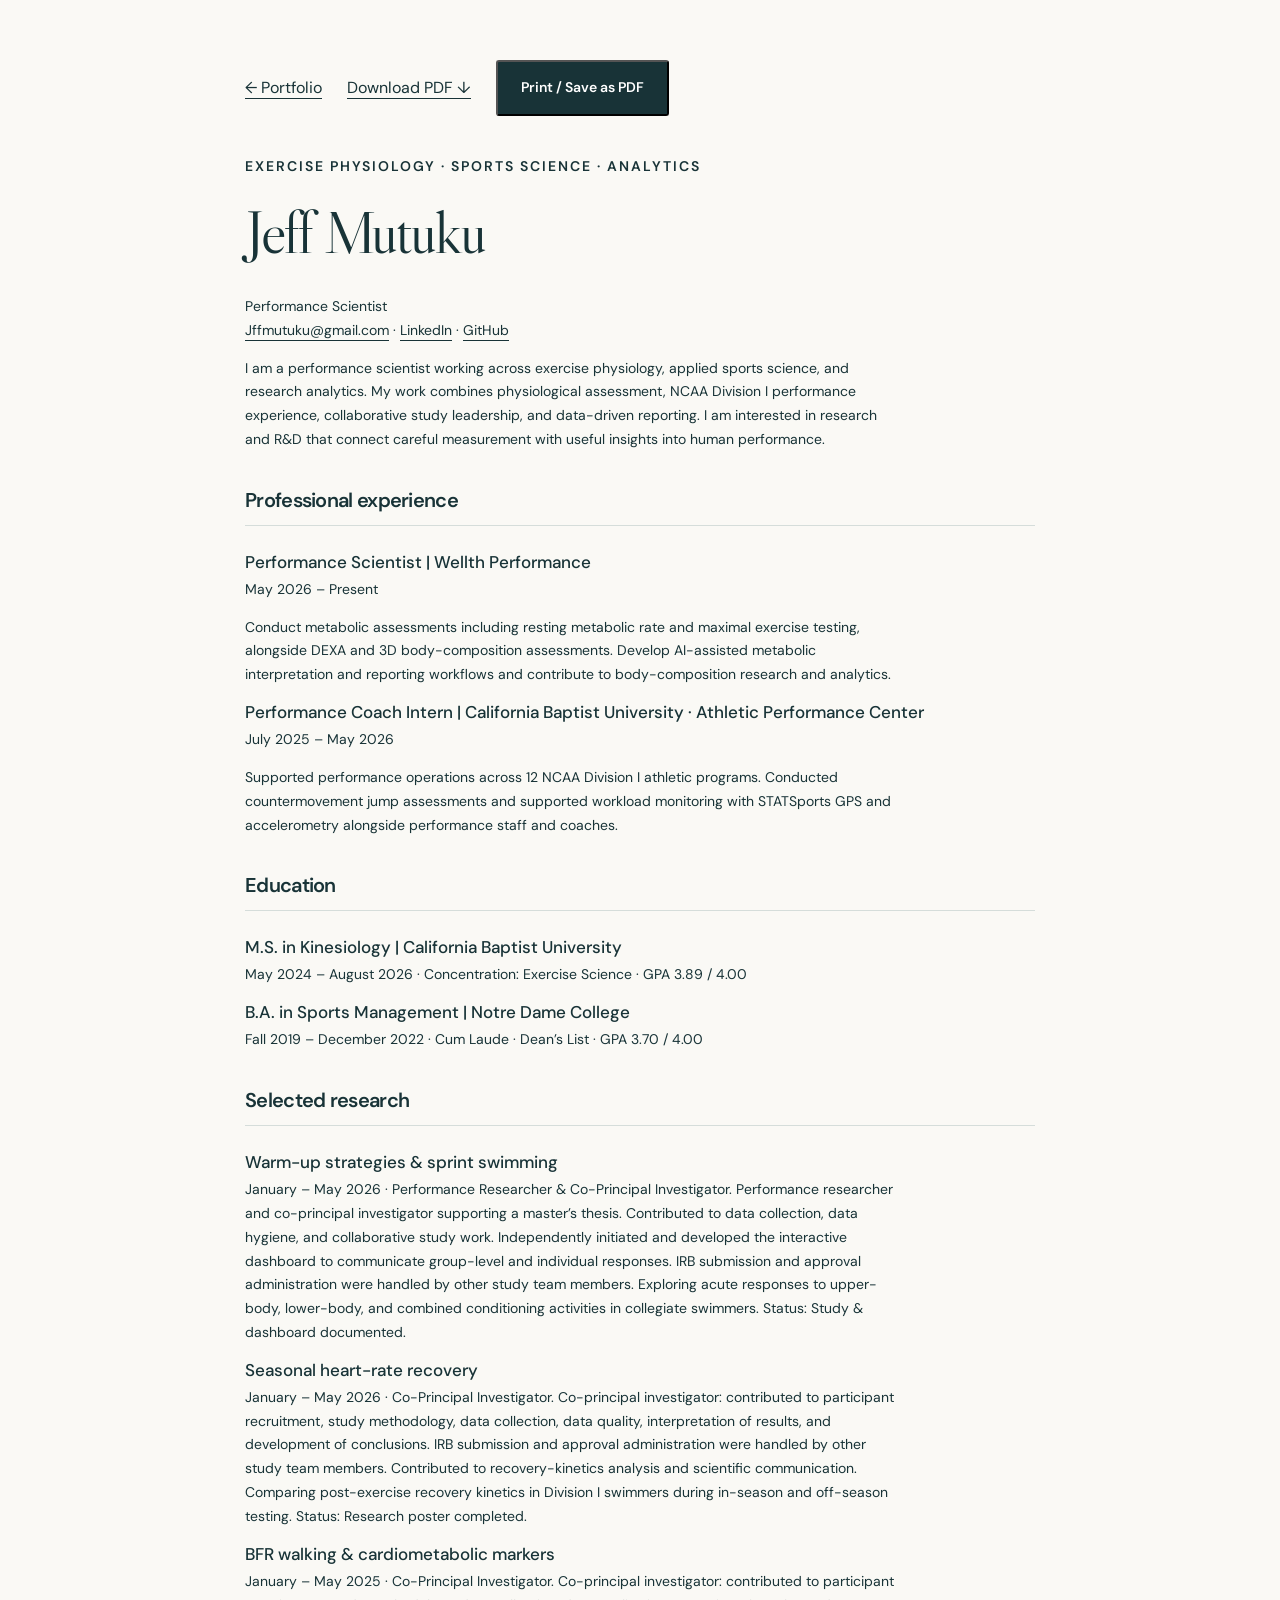
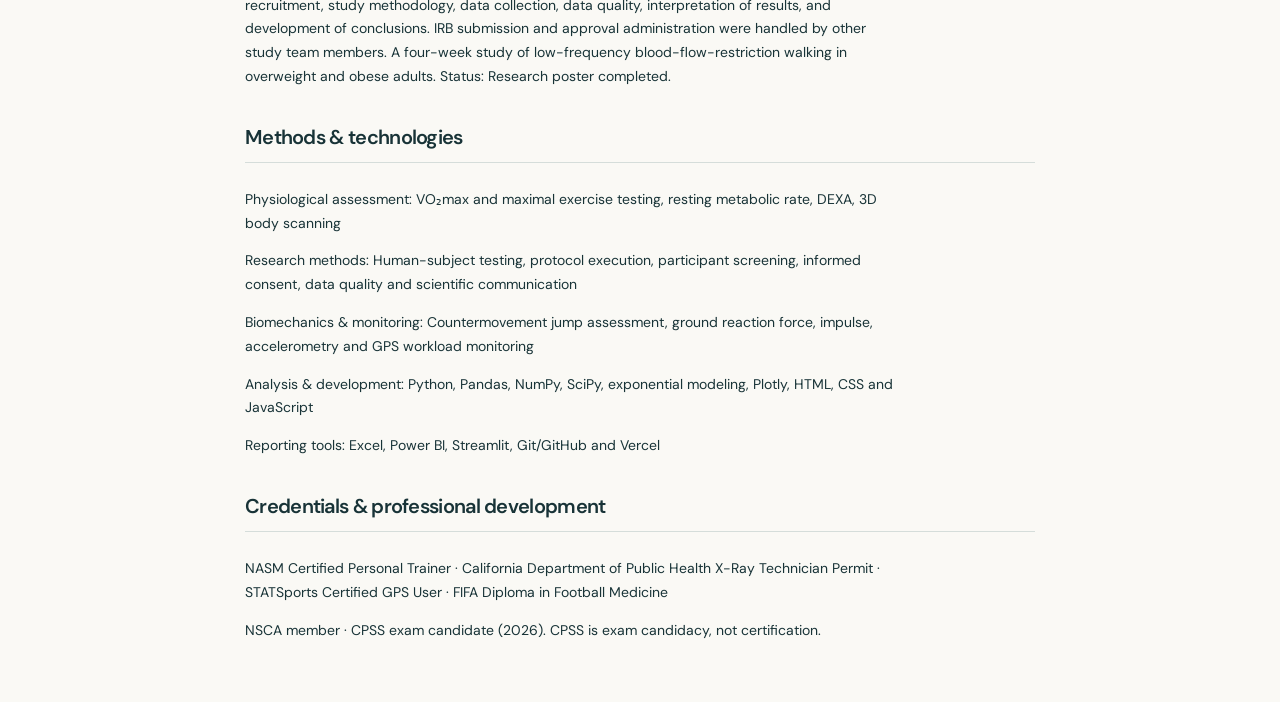
==== resume.html @ 1e28871a "Refine scientist identity, research credit and resume Add original angular JM monogram and owner-sup" ====
<!doctype html><html lang="en"><head><meta charset="utf-8"><meta name="viewport" content="width=device-width,initial-scale=1"><title>Jeff Mutuku | Resume</title><link rel="stylesheet" href="styles.css"><script src="content.js" defer></script><script src="resume.js" defer></script></head><body><main class="resume-page"><div class="resume-actions"><a href="index.html">← Portfolio</a><a href="Jeff-Mutuku-Resume.pdf" download>Download PDF ↓</a><button class="button dark" id="print-resume">Print / Save as PDF</button></div><p class="eyebrow" style="margin-top:40px">EXERCISE PHYSIOLOGY · SPORTS SCIENCE · ANALYTICS</p><h1>Jeff Mutuku</h1><p>Performance Scientist<br><a href="mailto:Jffmutuku@gmail.com">Jffmutuku@gmail.com</a> · <a href="https://www.linkedin.com/in/jeffmutuku">LinkedIn</a> · <a href="https://github.com/JuvoLab">GitHub</a></p><p id="resume-bio"></p><section><h2>Professional experience</h2><div id="resume-experience"></div></section><section><h2>Education</h2><div id="resume-education"></div></section><section><h2>Selected research</h2><div id="resume-research"></div></section><section><h2>Methods & technologies</h2><div id="resume-skills"></div></section><section><h2>Credentials & professional development</h2><p id="resume-credentials"></p><p id="resume-development"></p></section></main></body></html>
---- styles.css ----
@import url('https://fonts.googleapis.com/css2?family=DM+Sans:wght@400;500;600;700&family=Libre+Caslon+Display&display=swap');
:root{--ink:#183337;--muted:#536468;--paper:#faf9f5;--line:#d5ddda;--green:#d9f184;--serif:'Libre Caslon Display',Georgia,serif;--sans:'DM Sans',Arial,sans-serif}*{box-sizing:border-box}html{scroll-behavior:smooth;scroll-padding-top:105px}body{margin:0;color:var(--ink);background:var(--paper);font:16px/1.7 var(--sans)}a{color:inherit;text-underline-offset:5px}button{font:inherit;cursor:pointer}a,button{-webkit-tap-highlight-color:transparent}button:focus-visible,a:focus-visible,summary:focus-visible{outline:3px solid #168092;outline-offset:5px}h1,h2,h3,p{margin-top:0}h1,h2{font-family:var(--serif);font-weight:400;line-height:1.02;letter-spacing:-.035em}h1{font-size:clamp(3.5rem,6.8vw,7.2rem);margin-bottom:32px}h2{font-size:clamp(2.8rem,4.8vw,4.7rem);margin-bottom:25px}h3{font-size:1.5rem;line-height:1.3;font-weight:500}em{font-weight:400}p{max-width:65ch}.wrap{width:min(1200px,calc(100% - 96px));margin:auto}.skip{position:fixed;top:-100px;left:10px;background:white;padding:10px;z-index:100}.skip:focus{top:10px}header{background:var(--paper);border-bottom:1px solid var(--line);position:sticky;top:0;z-index:20}.nav-wrap{max-width:1400px;margin:auto;padding:23px 48px;display:flex;justify-content:space-between;align-items:center;gap:24px}.brand{display:flex;align-items:center;gap:14px;text-decoration:none;font:32px var(--serif)}.brand>span{font:600 15px var(--sans)}.brand small{display:block;font-size:8px;letter-spacing:1.5px;margin-top:5px}nav{display:flex;align-items:center;gap:27px;font-size:13px;font-weight:500}nav a{text-decoration:none}nav a:hover{text-decoration:underline}.nav-contact{padding:9px 15px;border:1px solid var(--ink);border-radius:3px}.menu-toggle{display:none}.hero{background:#142b30;color:#f9faf4;padding:96px 0 52px}.hero-grid{display:grid;grid-template-columns:1.5fr 1fr;gap:90px;align-items:center}.eyebrow{font-size:11px;font-weight:600;letter-spacing:2px;line-height:1.5;margin-bottom:25px}.light{color:#d3e39c}.hero-intro{max-width:530px;font-size:18px;color:#c7d5d5}.actions{display:flex;align-items:center;flex-wrap:wrap;gap:28px;margin:30px 0}.button{display:inline-flex;gap:30px;align-items:center;background:var(--green);padding:14px 23px;color:#142b30;border-radius:3px;text-decoration:none;font-size:14px;font-weight:600}.button:hover{background:#e7f6b4}.text-link{font-size:14px;text-decoration:none;border-bottom:1px solid currentColor;padding:6px 0}.hero-foot{border-top:1px solid #3d5255;margin-top:58px;padding-top:22px;font-size:11px;color:#b5c8c8;letter-spacing:.5px}.hero-foot span{margin:0 12px}.hero-aside{border-left:1px solid #536266;padding-left:40px}.aside-title{font-family:var(--serif);font-size:35px;line-height:1.25;margin-bottom:40px}.focus-row{display:flex;gap:18px;border-top:1px solid #3d5255;padding-top:20px}.focus-row>span{font-size:11px;color:var(--green)}.focus-row p{font-size:14px}.focus-row small{display:block;color:#b3c4c5;font-size:11px;margin-top:3px}.section{padding:105px 0}.section-heading{display:flex;align-items:end;justify-content:space-between;gap:60px;margin-bottom:45px}.section-heading>p{max-width:350px;font-size:15px;color:var(--muted);margin-bottom:30px}.research-grid{display:grid;grid-template-columns:repeat(3,1fr);gap:25px}.research-card{border-top:2px solid var(--ink);display:flex;flex-direction:column;padding:24px 0 0}.card-top{display:flex;justify-content:space-between;align-items:center;gap:12px;font-size:10px;text-transform:uppercase;letter-spacing:1px;margin-bottom:28px}.card-number{font:32px var(--serif);color:#71847e}.research-card h3{font-family:var(--serif);font-size:33px;min-height:86px}.research-card p{font-size:14px;color:var(--muted)}.tags{display:flex;flex-wrap:wrap;gap:7px;margin:15px 0 22px}.tags span{font-size:10px;border:1px solid var(--line);padding:4px 8px;border-radius:2px}.status{font-size:11px;color:#536468;margin:0 0 10px}.card-action{align-self:start;background:transparent;border:0;border-bottom:1px solid var(--ink);padding:7px 0;font-size:13px;margin-top:auto}.section-note{font-size:12px;color:var(--muted);margin-top:35px}.tinted{background:#eef1e9}.technical{display:grid;grid-template-columns:1fr 1fr;gap:80px;border-top:1px solid #bbc9c1;padding-top:38px}.technical h3{font-family:var(--serif);font-size:44px}.technical p{font-size:15px;color:var(--muted)}.dark{background:var(--ink);color:white}.dark:hover{background:#29575b}.technical-detail{border-left:1px solid #bbc9c1;padding-left:40px}.technical-detail ol{list-style:decimal-leading-zero;padding-left:30px}.technical-detail li{padding:13px 0 24px;border-bottom:1px solid #ccd5cc;margin-bottom:10px}.technical-detail li strong,.technical-detail li span{display:block;font-size:14px}.technical-detail li span{font-size:12px;color:var(--muted)}.technical-detail .muted{font-size:12px;margin-top:22px}.development-note{border-top:1px solid #bbc9c1;margin-top:45px;padding-top:25px;display:flex;gap:40px;font-size:13px}.development-note strong{white-space:nowrap}.experience-row{display:grid;grid-template-columns:240px 1fr;gap:50px;padding:35px 0;border-top:1px solid var(--line)}.experience-row .date{font-size:12px}.experience-row h3{margin:4px 0 7px}.org{font-size:14px}.experience-row .desc{font-size:15px;color:var(--muted)}.experience-row .tools{font-size:11px;letter-spacing:.5px}.dark-section{background:#203e42;color:#f5f6ec}.about-grid{display:grid;grid-template-columns:1fr 1fr;gap:100px}.large-copy{font-size:20px;line-height:1.65}.dark-section .muted{color:#bccdcd}.skills-grid{display:grid;grid-template-columns:repeat(3,1fr);gap:35px;margin-top:50px}.skill{border-top:1px solid var(--line);padding-top:20px}.skill h3{font-size:16px;font-weight:600}.skill p{font-size:14px;color:var(--muted)}.education-grid{display:grid;grid-template-columns:1fr 1fr;gap:55px;margin:50px 0}.education-card{border-top:1px solid #b9c9bf;padding-top:25px}.education-card h3{margin-bottom:8px;font-size:23px}.education-card p{font-size:14px;margin-bottom:8px}.education-card .date{font-size:12px}.credentials{border-top:1px solid #b9c9bf;padding-top:25px}.credentials h3{font-size:18px}.credentials ul{padding:0;list-style:none;display:grid;grid-template-columns:1fr 1fr;gap:10px;font-size:14px}.credentials .muted{font-size:12px}.contact{background:#142b30;color:#f5f7ed}.contact p{color:#c7d5d5}.contact .eyebrow{color:var(--green)}footer{background:#142b30;color:#bdcdcb;border-top:1px solid #3d5255;padding:25px 0;font-size:11px}footer .wrap{display:flex;justify-content:space-between;gap:20px}dialog{border:0;border-radius:5px;padding:35px 45px;width:min(850px,calc(100% - 36px));max-height:88vh;overflow:auto;background:var(--paper);color:var(--ink)}dialog::backdrop{background:#081c22c9}.dialog-head{display:flex;justify-content:space-between;align-items:start;gap:20px;position:sticky;top:-35px;background:var(--paper);padding:12px 0;z-index:1}.dialog-head button{background:none;border:1px solid #7d9188;border-radius:3px;font-size:12px;padding:5px 12px}dialog h2{font-size:42px}dialog h3{font-size:16px;margin-top:28px;font-weight:600}dialog p{font-size:14px}dialog img{width:100%;height:auto;margin-top:20px}dialog .source{font-size:12px;color:var(--muted);border-top:1px solid var(--line);padding-top:20px;margin-top:30px}.resume-page{max-width:850px;margin:60px auto;padding:0 30px}.resume-page h1{font-size:60px}.resume-page h2{font:600 20px var(--sans);border-bottom:1px solid var(--line);padding-bottom:12px;margin-top:35px}.resume-page h3{font-size:17px;margin-bottom:5px}.resume-page p,.resume-page li{font-size:14px}.resume-actions{display:flex;gap:25px;align-items:center}.muted{color:var(--muted)}
@media(min-width:1500px){.hero{padding-top:115px;padding-bottom:75px}}@media(max-width:1050px){.nav-wrap{padding:20px 30px}nav{gap:15px}.wrap{width:calc(100% - 60px)}.hero-grid{gap:40px}.hero-aside{padding-left:25px}.research-card h3{font-size:29px}.about-grid{gap:50px}}@media(max-width:780px){html{scroll-padding-top:90px}.nav-wrap{padding:17px 22px}.brand{font-size:28px}.brand>span{font-size:13px}.brand small{font-size:7px}.menu-toggle{display:block;background:none;border:1px solid var(--ink);padding:6px 12px;border-radius:3px;font-size:13px}nav{display:none;position:absolute;left:0;right:0;top:100%;background:var(--paper);padding:25px;flex-direction:column;align-items:stretch;gap:18px;border-bottom:1px solid var(--line);box-shadow:0 8px 10px #142b3010}nav.open{display:flex}nav a{padding:7px;font-size:16px}.wrap{width:calc(100% - 44px)}.hero{padding:60px 0 35px}.hero-grid{grid-template-columns:1fr;gap:35px}h1{font-size:clamp(3.3rem,10vw,5.5rem)}.hero .eyebrow{font-size:9px;letter-spacing:1.3px}.hero-intro{font-size:16px}.hero-foot{margin-top:35px}.hero-foot span{margin:0 5px}.hero-aside{border-left:0;border-top:1px solid #536266;padding:25px 0 0}.aside-title{font-size:30px;margin-bottom:22px}.section{padding:65px 0}.section-heading{display:block;margin-bottom:25px}.section-heading>p{max-width:100%}.research-grid{grid-template-columns:1fr;gap:35px}.research-card h3{min-height:0;font-size:35px}.card-top{margin-bottom:12px}.research-card p{max-width:100%}.technical{grid-template-columns:1fr;gap:25px}.technical-detail{border-left:0;border-top:1px solid #bbc9c1;padding:25px 0 0}.development-note{display:block}.experience-row{grid-template-columns:1fr;gap:10px}.about-grid{grid-template-columns:1fr;gap:20px}.large-copy{font-size:18px}.skills-grid{grid-template-columns:1fr 1fr;gap:25px}.education-grid{grid-template-columns:1fr;gap:30px}.credentials ul{grid-template-columns:1fr}.actions{gap:20px}.contact h2{font-size:43px}footer .wrap{flex-wrap:wrap}dialog{padding:24px}dialog h2{font-size:34px}.dialog-head{top:-24px}.resume-page{margin:30px auto}.resume-page h1{font-size:50px}}@media(max-width:420px){.skills-grid{grid-template-columns:1fr}.hero-foot{font-size:10px}.hero-foot span{display:none}.hero-foot{max-width:270px}}@media(prefers-reduced-motion:reduce){html{scroll-behavior:auto}*{animation:none!important;transition:none!important}}@media print{header,footer,.resume-actions{display:none}body{background:white;color:black}.resume-page{margin:0;max-width:100%;padding:0}.resume-page h1{font-size:32px}.resume-page h2{margin-top:20px;font-size:16px}.resume-page p,.resume-page li{font-size:11px;line-height:1.45}.experience-row{padding:10px 0}.resume-page section{break-inside:avoid}a{text-decoration:none}}
/* Personal identity: original angular JM mark and owner-supplied portrait. */
.jm-mark{display:block;width:66px;height:42px;flex:0 0 auto}.brand{gap:16px}.brand small{font-size:9px;letter-spacing:1.7px}.profile{margin:0 0 28px;display:flex;align-items:center;gap:22px}.profile-photo{width:155px;height:155px;object-fit:cover;border-radius:3px;filter:none}.profile figcaption{font-size:19px;line-height:1.5}.profile figcaption small{display:block;font-size:11px;letter-spacing:1.4px;text-transform:uppercase;color:#d3e39c;margin-top:8px}.hero-intro strong{font-weight:500;color:#f5f7ed}.hero-foot{line-height:1.9}.ongoing-research{border-top:1px solid #bbc9c1;padding-top:28px;margin-top:20px}.ongoing-research h3{font-family:var(--serif);font-size:32px}.ongoing-research>p{font-size:14px}.ongoing-research .eyebrow{font-size:10px}.ongoing-research .muted,.project-meta{font-size:12px}.project-role{font-weight:600}.project-meta{color:var(--muted)}@media(max-width:780px){.jm-mark{width:53px;height:35px}.brand{gap:10px}.brand small{font-size:8px;letter-spacing:1.1px}.profile-photo{width:125px;height:125px}.profile figcaption{font-size:19px}.profile{margin-bottom:26px}}
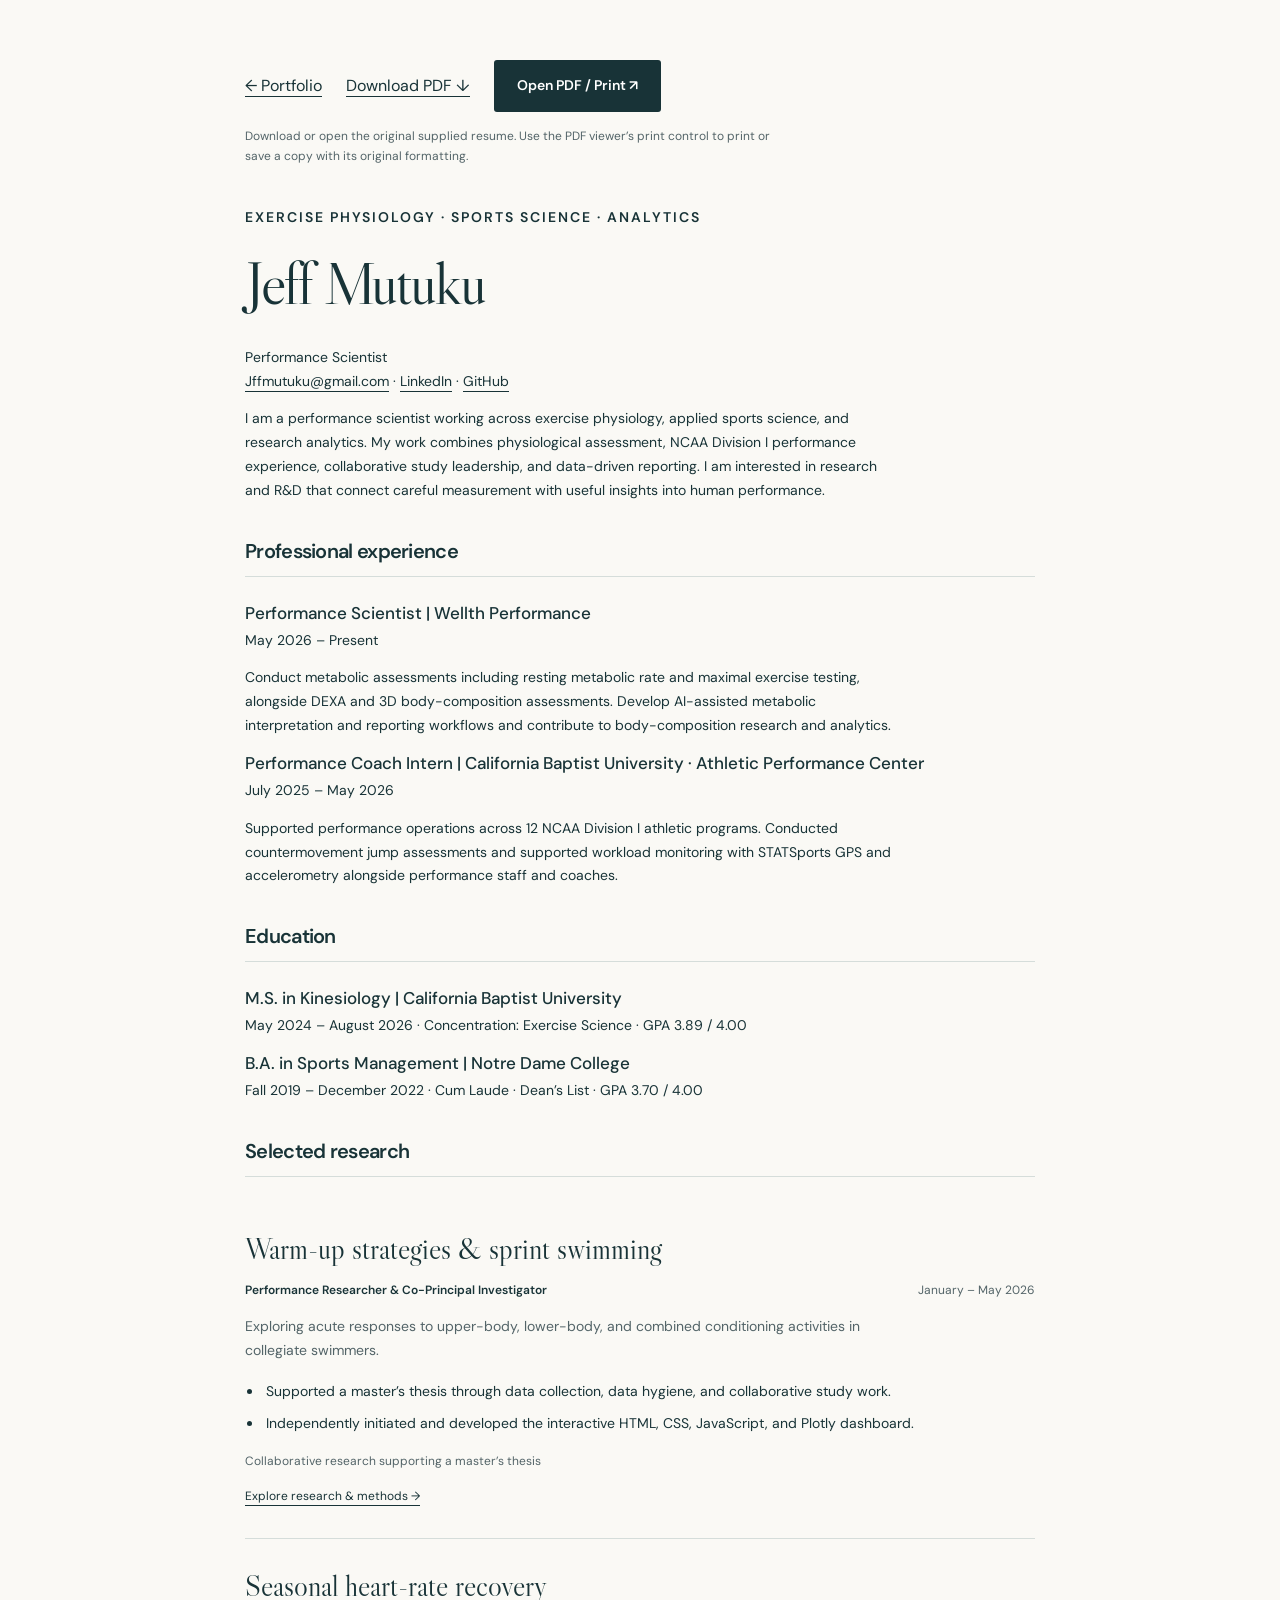
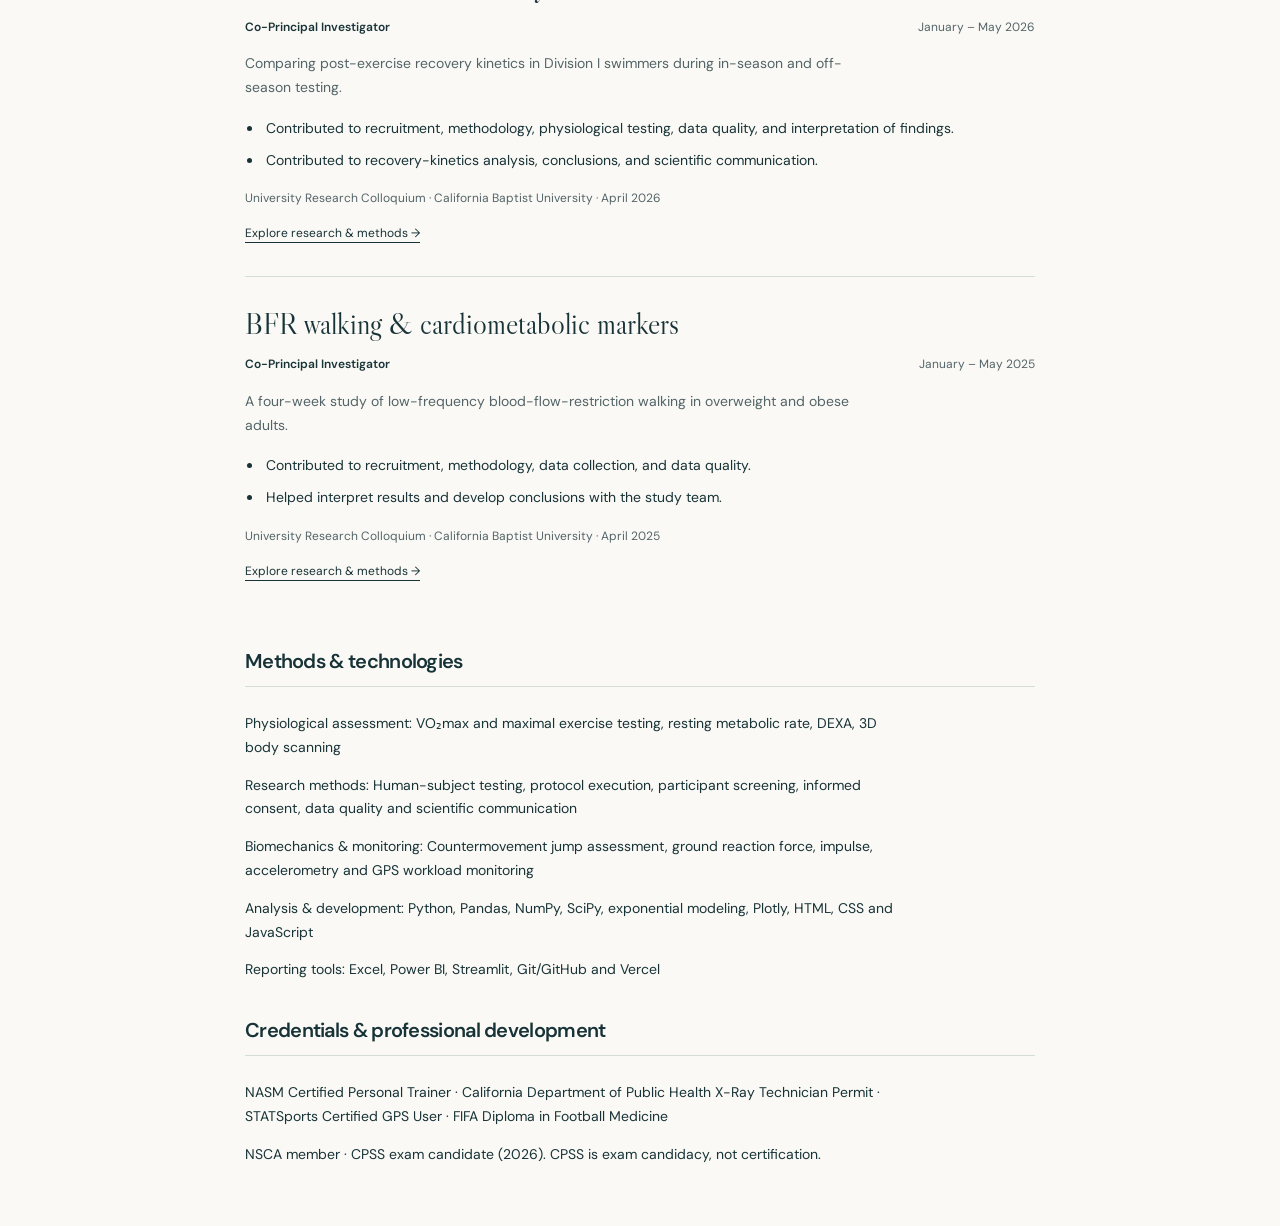
==== commit 307f20bd: "Restore original resume and refine research and personal presentation" ====
--- a/resume.html
+++ b/resume.html
@@ -1 +1 @@
-<!doctype html><html lang="en"><head><meta charset="utf-8"><meta name="viewport" content="width=device-width,initial-scale=1"><title>Jeff Mutuku | Resume</title><link rel="stylesheet" href="styles.css"><script src="content.js" defer></script><script src="resume.js" defer></script></head><body><main class="resume-page"><div class="resume-actions"><a href="index.html">← Portfolio</a><a href="Jeff-Mutuku-Resume.pdf" download>Download PDF ↓</a><button class="button dark" id="print-resume">Print / Save as PDF</button></div><p class="eyebrow" style="margin-top:40px">EXERCISE PHYSIOLOGY · SPORTS SCIENCE · ANALYTICS</p><h1>Jeff Mutuku</h1><p>Performance Scientist<br><a href="mailto:Jffmutuku@gmail.com">Jffmutuku@gmail.com</a> · <a href="https://www.linkedin.com/in/jeffmutuku">LinkedIn</a> · <a href="https://github.com/JuvoLab">GitHub</a></p><p id="resume-bio"></p><section><h2>Professional experience</h2><div id="resume-experience"></div></section><section><h2>Education</h2><div id="resume-education"></div></section><section><h2>Selected research</h2><div id="resume-research"></div></section><section><h2>Methods & technologies</h2><div id="resume-skills"></div></section><section><h2>Credentials & professional development</h2><p id="resume-credentials"></p><p id="resume-development"></p></section></main></body></html>
+<!doctype html><html lang="en"><head><meta charset="utf-8"><meta name="viewport" content="width=device-width,initial-scale=1"><title>Jeff Mutuku | Resume</title><link rel="stylesheet" href="styles.css?v=20261108-r3"><script src="content.js?v=20261108-r3" defer></script><script src="resume.js?v=20261108-r3" defer></script></head><body><main class="resume-page"><div class="resume-actions"><a href="index.html">← Portfolio</a><a href="Jeff-Mutuku-Resume.pdf?v=original-20261108" download="Jeff-Mutuku-Resume.pdf">Download PDF ↓</a><a class="button dark" href="Jeff-Mutuku-Resume.pdf?v=original-20261108" target="_blank" rel="noopener">Open PDF / Print ↗</a></div><p class="resume-file-note">Download or open the original supplied resume. Use the PDF viewer’s print control to print or save a copy with its original formatting.</p><p class="eyebrow" style="margin-top:40px">EXERCISE PHYSIOLOGY · SPORTS SCIENCE · ANALYTICS</p><h1>Jeff Mutuku</h1><p>Performance Scientist<br><a href="mailto:Jffmutuku@gmail.com">Jffmutuku@gmail.com</a> · <a href="https://www.linkedin.com/in/jeffmutuku">LinkedIn</a> · <a href="https://github.com/JuvoLab">GitHub</a></p><p id="resume-bio"></p><section><h2>Professional experience</h2><div id="resume-experience"></div></section><section><h2>Education</h2><div id="resume-education"></div></section><section aria-labelledby="selected-research"><h2 id="selected-research">Selected research</h2><div id="resume-research"></div></section><section><h2>Methods & technologies</h2><div id="resume-skills"></div></section><section><h2>Credentials & professional development</h2><p id="resume-credentials"></p><p id="resume-development"></p></section></main></body></html>
--- a/styles.css
+++ b/styles.css
@@ -3,3 +3,4 @@
 @media(min-width:1500px){.hero{padding-top:115px;padding-bottom:75px}}@media(max-width:1050px){.nav-wrap{padding:20px 30px}nav{gap:15px}.wrap{width:calc(100% - 60px)}.hero-grid{gap:40px}.hero-aside{padding-left:25px}.research-card h3{font-size:29px}.about-grid{gap:50px}}@media(max-width:780px){html{scroll-padding-top:90px}.nav-wrap{padding:17px 22px}.brand{font-size:28px}.brand>span{font-size:13px}.brand small{font-size:7px}.menu-toggle{display:block;background:none;border:1px solid var(--ink);padding:6px 12px;border-radius:3px;font-size:13px}nav{display:none;position:absolute;left:0;right:0;top:100%;background:var(--paper);padding:25px;flex-direction:column;align-items:stretch;gap:18px;border-bottom:1px solid var(--line);box-shadow:0 8px 10px #142b3010}nav.open{display:flex}nav a{padding:7px;font-size:16px}.wrap{width:calc(100% - 44px)}.hero{padding:60px 0 35px}.hero-grid{grid-template-columns:1fr;gap:35px}h1{font-size:clamp(3.3rem,10vw,5.5rem)}.hero .eyebrow{font-size:9px;letter-spacing:1.3px}.hero-intro{font-size:16px}.hero-foot{margin-top:35px}.hero-foot span{margin:0 5px}.hero-aside{border-left:0;border-top:1px solid #536266;padding:25px 0 0}.aside-title{font-size:30px;margin-bottom:22px}.section{padding:65px 0}.section-heading{display:block;margin-bottom:25px}.section-heading>p{max-width:100%}.research-grid{grid-template-columns:1fr;gap:35px}.research-card h3{min-height:0;font-size:35px}.card-top{margin-bottom:12px}.research-card p{max-width:100%}.technical{grid-template-columns:1fr;gap:25px}.technical-detail{border-left:0;border-top:1px solid #bbc9c1;padding:25px 0 0}.development-note{display:block}.experience-row{grid-template-columns:1fr;gap:10px}.about-grid{grid-template-columns:1fr;gap:20px}.large-copy{font-size:18px}.skills-grid{grid-template-columns:1fr 1fr;gap:25px}.education-grid{grid-template-columns:1fr;gap:30px}.credentials ul{grid-template-columns:1fr}.actions{gap:20px}.contact h2{font-size:43px}footer .wrap{flex-wrap:wrap}dialog{padding:24px}dialog h2{font-size:34px}.dialog-head{top:-24px}.resume-page{margin:30px auto}.resume-page h1{font-size:50px}}@media(max-width:420px){.skills-grid{grid-template-columns:1fr}.hero-foot{font-size:10px}.hero-foot span{display:none}.hero-foot{max-width:270px}}@media(prefers-reduced-motion:reduce){html{scroll-behavior:auto}*{animation:none!important;transition:none!important}}@media print{header,footer,.resume-actions{display:none}body{background:white;color:black}.resume-page{margin:0;max-width:100%;padding:0}.resume-page h1{font-size:32px}.resume-page h2{margin-top:20px;font-size:16px}.resume-page p,.resume-page li{font-size:11px;line-height:1.45}.experience-row{padding:10px 0}.resume-page section{break-inside:avoid}a{text-decoration:none}}
 /* Personal identity: original angular JM mark and owner-supplied portrait. */
 .jm-mark{display:block;width:66px;height:42px;flex:0 0 auto}.brand{gap:16px}.brand small{font-size:9px;letter-spacing:1.7px}.profile{margin:0 0 28px;display:flex;align-items:center;gap:22px}.profile-photo{width:155px;height:155px;object-fit:cover;border-radius:3px;filter:none}.profile figcaption{font-size:19px;line-height:1.5}.profile figcaption small{display:block;font-size:11px;letter-spacing:1.4px;text-transform:uppercase;color:#d3e39c;margin-top:8px}.hero-intro strong{font-weight:500;color:#f5f7ed}.hero-foot{line-height:1.9}.ongoing-research{border-top:1px solid #bbc9c1;padding-top:28px;margin-top:20px}.ongoing-research h3{font-family:var(--serif);font-size:32px}.ongoing-research>p{font-size:14px}.ongoing-research .eyebrow{font-size:10px}.ongoing-research .muted,.project-meta{font-size:12px}.project-role{font-weight:600}.project-meta{color:var(--muted)}@media(max-width:780px){.jm-mark{width:53px;height:35px}.brand{gap:10px}.brand small{font-size:8px;letter-spacing:1.1px}.profile-photo{width:125px;height:125px}.profile figcaption{font-size:19px}.profile{margin-bottom:26px}}
+.hero-achievements{display:flex;flex-wrap:wrap;gap:8px 17px;list-style:none;padding:0;margin:12px 0 0;max-width:570px;color:#d7e2db;font-size:11px;line-height:1.8}.hero-achievements li{border-left:2px solid #85976a;padding-left:10px}.hero-foot{margin-bottom:12px}.resume-actions{flex-wrap:wrap;gap:16px 24px}.resume-file-note{font-size:12px!important;color:var(--muted);margin:14px 0 0;max-width:68ch}.resume-study{padding:30px 0;border-bottom:1px solid var(--line)}.resume-study:last-child{border-bottom:0}.resume-study h3{font-family:var(--serif);font-size:29px;font-weight:400;line-height:1.2;margin:0 0 13px;max-width:32ch}.resume-study-meta{display:flex;justify-content:space-between;gap:10px 25px;align-items:baseline;margin-bottom:15px}.resume-study-meta p{margin:0}.resume-study-role{font-size:12px!important;font-weight:600;color:var(--ink);max-width:45ch}.resume-study-date{font-size:12px!important;white-space:nowrap;color:var(--muted)}.resume-study-summary{color:var(--muted);max-width:62ch;margin-bottom:17px}.resume-study-contributions{padding-left:18px;max-width:65ch;margin:0 0 17px}.resume-study-contributions li{margin:0 0 9px;padding-left:3px;line-height:1.65}.resume-study-context{font-size:12px!important;color:var(--muted);line-height:1.6;margin:0 0 10px}.resume-study-link{font-size:12px}.personal-section{padding:65px 0 70px;border-top:1px solid var(--line);background:var(--paper)}.personal-grid{display:grid;grid-template-columns:1fr 1.2fr;gap:100px}.personal-grid h2{font-size:48px}.personal-grid>div>p:last-child{font-size:14px;color:var(--muted);max-width:38ch}.personal-details>div+div{border-top:1px solid var(--line);margin-top:28px;padding-top:23px}.personal-details h3{font-size:16px;font-weight:600;margin-bottom:10px}.personal-details p{font-size:14px;color:var(--muted);max-width:50ch;margin-bottom:15px}.personal-details .text-link{font-size:12px}@media(max-width:780px){.hero-achievements{gap:8px 12px;font-size:10px;margin-bottom:4px}.resume-study{padding:26px 0}.resume-study h3{font-size:27px}.resume-study-meta{display:block}.resume-study-date{margin-top:6px!important}.personal-grid{grid-template-columns:1fr;gap:24px}.personal-grid h2{font-size:40px}.personal-section{padding:45px 0}.resume-actions{align-items:start}.resume-actions .button{padding:10px 15px}.resume-file-note{margin-top:18px}}@media print{.resume-file-note,.resume-study-link{display:none}}
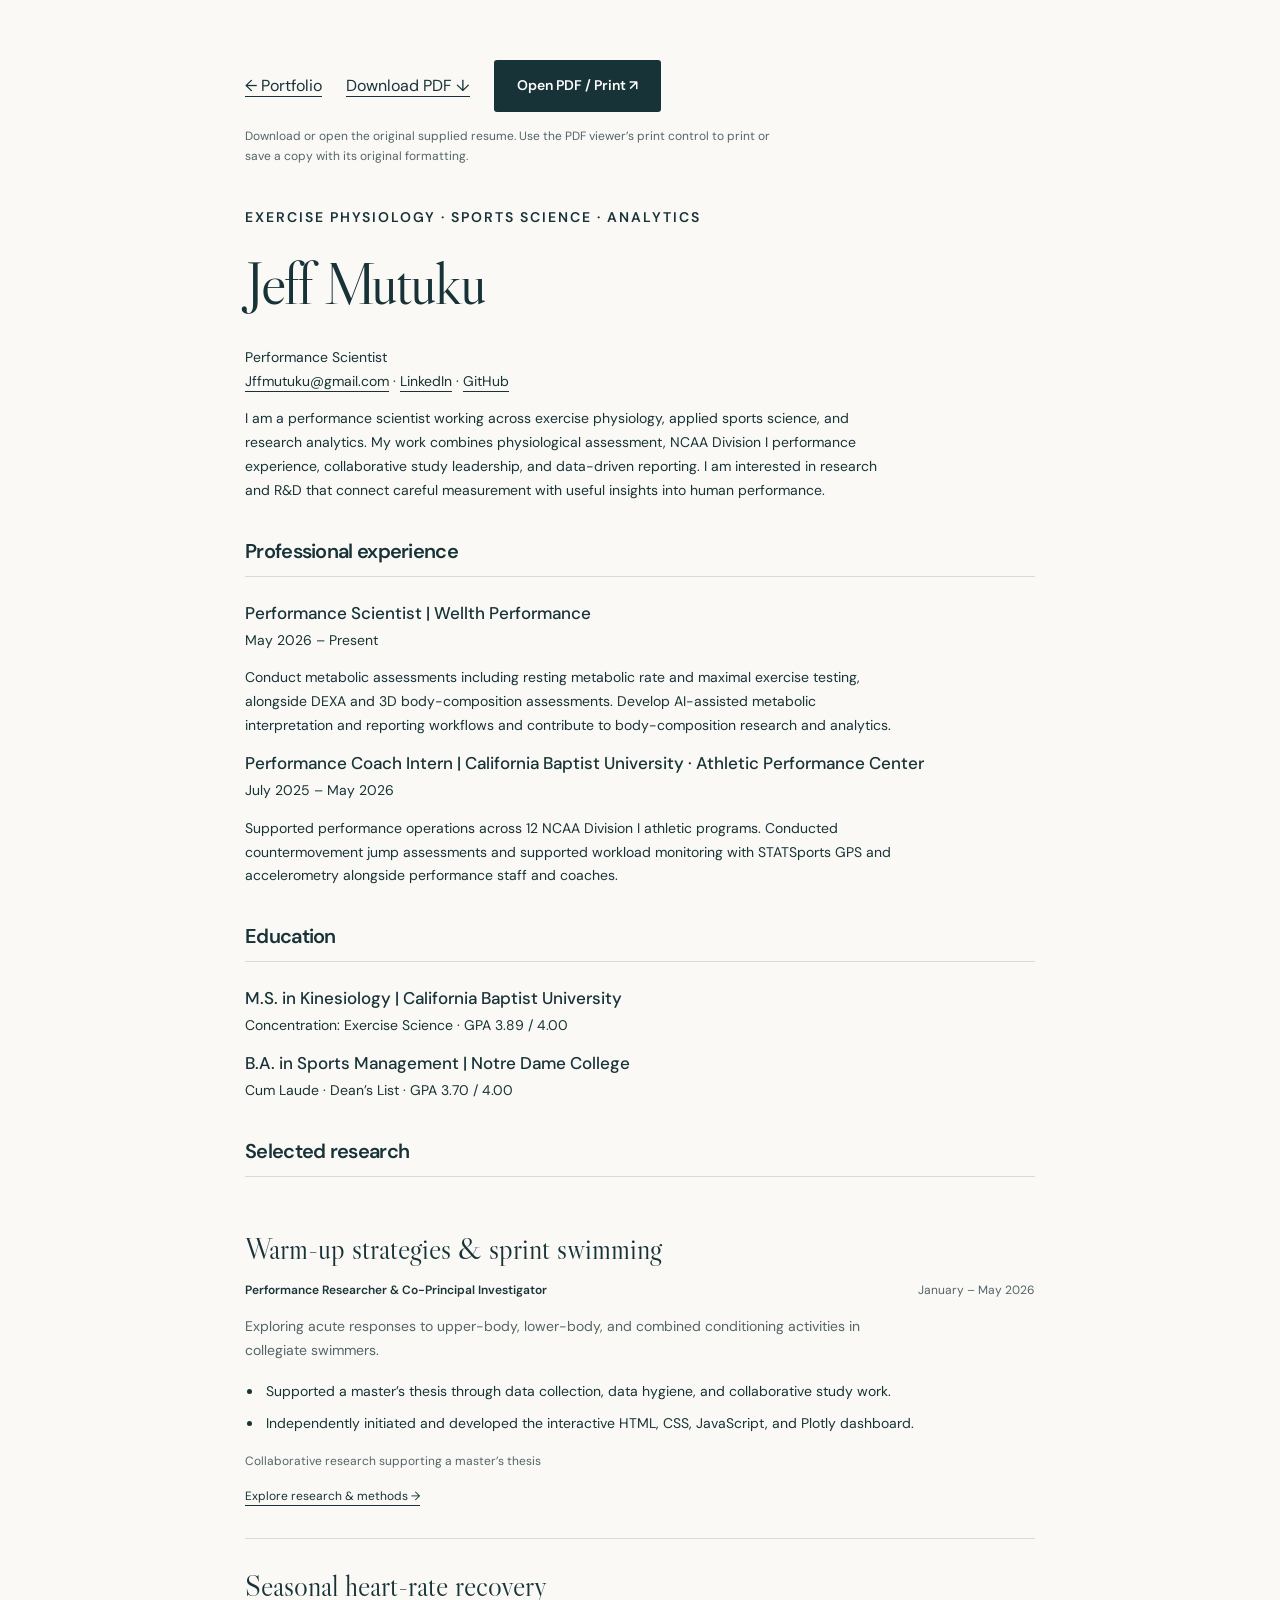
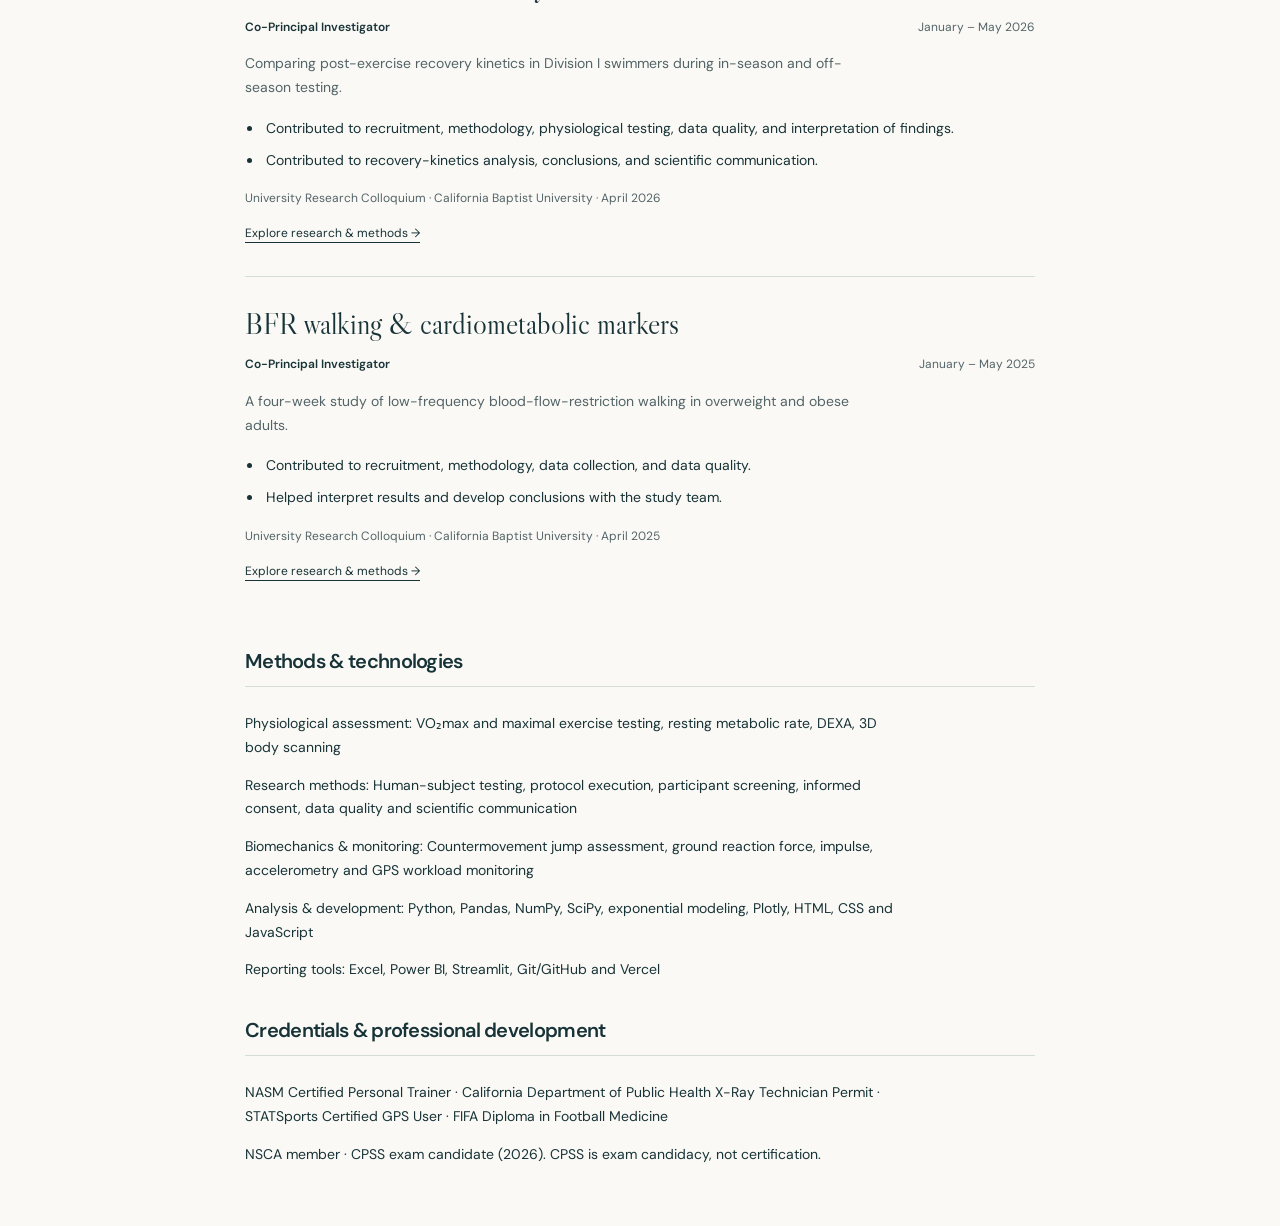
==== commit 8cb5472c: "Remove education dates and simplify homepage closing line" ====
--- a/resume.html
+++ b/resume.html
@@ -1 +1 @@
-<!doctype html><html lang="en"><head><meta charset="utf-8"><meta name="viewport" content="width=device-width,initial-scale=1"><title>Jeff Mutuku | Resume</title><link rel="stylesheet" href="styles.css?v=20261108-r3"><script src="content.js?v=20261108-r3" defer></script><script src="resume.js?v=20261108-r3" defer></script></head><body><main class="resume-page"><div class="resume-actions"><a href="index.html">← Portfolio</a><a href="Jeff-Mutuku-Resume.pdf?v=original-20261108" download="Jeff-Mutuku-Resume.pdf">Download PDF ↓</a><a class="button dark" href="Jeff-Mutuku-Resume.pdf?v=original-20261108" target="_blank" rel="noopener">Open PDF / Print ↗</a></div><p class="resume-file-note">Download or open the original supplied resume. Use the PDF viewer’s print control to print or save a copy with its original formatting.</p><p class="eyebrow" style="margin-top:40px">EXERCISE PHYSIOLOGY · SPORTS SCIENCE · ANALYTICS</p><h1>Jeff Mutuku</h1><p>Performance Scientist<br><a href="mailto:Jffmutuku@gmail.com">Jffmutuku@gmail.com</a> · <a href="https://www.linkedin.com/in/jeffmutuku">LinkedIn</a> · <a href="https://github.com/JuvoLab">GitHub</a></p><p id="resume-bio"></p><section><h2>Professional experience</h2><div id="resume-experience"></div></section><section><h2>Education</h2><div id="resume-education"></div></section><section aria-labelledby="selected-research"><h2 id="selected-research">Selected research</h2><div id="resume-research"></div></section><section><h2>Methods & technologies</h2><div id="resume-skills"></div></section><section><h2>Credentials & professional development</h2><p id="resume-credentials"></p><p id="resume-development"></p></section></main></body></html>
+<!doctype html><html lang="en"><head><meta charset="utf-8"><meta name="viewport" content="width=device-width,initial-scale=1"><title>Jeff Mutuku | Resume</title><link rel="stylesheet" href="styles.css?v=20261108-r4"><script src="content.js?v=20261108-r4" defer></script><script src="resume.js?v=20261108-r4" defer></script></head><body><main class="resume-page"><div class="resume-actions"><a href="index.html">← Portfolio</a><a href="Jeff-Mutuku-Resume.pdf?v=original-20261108" download="Jeff-Mutuku-Resume.pdf">Download PDF ↓</a><a class="button dark" href="Jeff-Mutuku-Resume.pdf?v=original-20261108" target="_blank" rel="noopener">Open PDF / Print ↗</a></div><p class="resume-file-note">Download or open the original supplied resume. Use the PDF viewer’s print control to print or save a copy with its original formatting.</p><p class="eyebrow" style="margin-top:40px">EXERCISE PHYSIOLOGY · SPORTS SCIENCE · ANALYTICS</p><h1>Jeff Mutuku</h1><p>Performance Scientist<br><a href="mailto:Jffmutuku@gmail.com">Jffmutuku@gmail.com</a> · <a href="https://www.linkedin.com/in/jeffmutuku">LinkedIn</a> · <a href="https://github.com/JuvoLab">GitHub</a></p><p id="resume-bio"></p><section><h2>Professional experience</h2><div id="resume-experience"></div></section><section><h2>Education</h2><div id="resume-education"></div></section><section aria-labelledby="selected-research"><h2 id="selected-research">Selected research</h2><div id="resume-research"></div></section><section><h2>Methods & technologies</h2><div id="resume-skills"></div></section><section><h2>Credentials & professional development</h2><p id="resume-credentials"></p><p id="resume-development"></p></section></main></body></html>
--- a/styles.css
+++ b/styles.css
@@ -1,6 +1,8 @@
-@import url('https://fonts.googleapis.com/css2?family=DM+Sans:wght@400;500;600;700&family=Libre+Caslon+Display&display=swap');
-:root{--ink:#183337;--muted:#536468;--paper:#faf9f5;--line:#d5ddda;--green:#d9f184;--serif:'Libre Caslon Display',Georgia,serif;--sans:'DM Sans',Arial,sans-serif}*{box-sizing:border-box}html{scroll-behavior:smooth;scroll-padding-top:105px}body{margin:0;color:var(--ink);background:var(--paper);font:16px/1.7 var(--sans)}a{color:inherit;text-underline-offset:5px}button{font:inherit;cursor:pointer}a,button{-webkit-tap-highlight-color:transparent}button:focus-visible,a:focus-visible,summary:focus-visible{outline:3px solid #168092;outline-offset:5px}h1,h2,h3,p{margin-top:0}h1,h2{font-family:var(--serif);font-weight:400;line-height:1.02;letter-spacing:-.035em}h1{font-size:clamp(3.5rem,6.8vw,7.2rem);margin-bottom:32px}h2{font-size:clamp(2.8rem,4.8vw,4.7rem);margin-bottom:25px}h3{font-size:1.5rem;line-height:1.3;font-weight:500}em{font-weight:400}p{max-width:65ch}.wrap{width:min(1200px,calc(100% - 96px));margin:auto}.skip{position:fixed;top:-100px;left:10px;background:white;padding:10px;z-index:100}.skip:focus{top:10px}header{background:var(--paper);border-bottom:1px solid var(--line);position:sticky;top:0;z-index:20}.nav-wrap{max-width:1400px;margin:auto;padding:23px 48px;display:flex;justify-content:space-between;align-items:center;gap:24px}.brand{display:flex;align-items:center;gap:14px;text-decoration:none;font:32px var(--serif)}.brand>span{font:600 15px var(--sans)}.brand small{display:block;font-size:8px;letter-spacing:1.5px;margin-top:5px}nav{display:flex;align-items:center;gap:27px;font-size:13px;font-weight:500}nav a{text-decoration:none}nav a:hover{text-decoration:underline}.nav-contact{padding:9px 15px;border:1px solid var(--ink);border-radius:3px}.menu-toggle{display:none}.hero{background:#142b30;color:#f9faf4;padding:96px 0 52px}.hero-grid{display:grid;grid-template-columns:1.5fr 1fr;gap:90px;align-items:center}.eyebrow{font-size:11px;font-weight:600;letter-spacing:2px;line-height:1.5;margin-bottom:25px}.light{color:#d3e39c}.hero-intro{max-width:530px;font-size:18px;color:#c7d5d5}.actions{display:flex;align-items:center;flex-wrap:wrap;gap:28px;margin:30px 0}.button{display:inline-flex;gap:30px;align-items:center;background:var(--green);padding:14px 23px;color:#142b30;border-radius:3px;text-decoration:none;font-size:14px;font-weight:600}.button:hover{background:#e7f6b4}.text-link{font-size:14px;text-decoration:none;border-bottom:1px solid currentColor;padding:6px 0}.hero-foot{border-top:1px solid #3d5255;margin-top:58px;padding-top:22px;font-size:11px;color:#b5c8c8;letter-spacing:.5px}.hero-foot span{margin:0 12px}.hero-aside{border-left:1px solid #536266;padding-left:40px}.aside-title{font-family:var(--serif);font-size:35px;line-height:1.25;margin-bottom:40px}.focus-row{display:flex;gap:18px;border-top:1px solid #3d5255;padding-top:20px}.focus-row>span{font-size:11px;color:var(--green)}.focus-row p{font-size:14px}.focus-row small{display:block;color:#b3c4c5;font-size:11px;margin-top:3px}.section{padding:105px 0}.section-heading{display:flex;align-items:end;justify-content:space-between;gap:60px;margin-bottom:45px}.section-heading>p{max-width:350px;font-size:15px;color:var(--muted);margin-bottom:30px}.research-grid{display:grid;grid-template-columns:repeat(3,1fr);gap:25px}.research-card{border-top:2px solid var(--ink);display:flex;flex-direction:column;padding:24px 0 0}.card-top{display:flex;justify-content:space-between;align-items:center;gap:12px;font-size:10px;text-transform:uppercase;letter-spacing:1px;margin-bottom:28px}.card-number{font:32px var(--serif);color:#71847e}.research-card h3{font-family:var(--serif);font-size:33px;min-height:86px}.research-card p{font-size:14px;color:var(--muted)}.tags{display:flex;flex-wrap:wrap;gap:7px;margin:15px 0 22px}.tags span{font-size:10px;border:1px solid var(--line);padding:4px 8px;border-radius:2px}.status{font-size:11px;color:#536468;margin:0 0 10px}.card-action{align-self:start;background:transparent;border:0;border-bottom:1px solid var(--ink);padding:7px 0;font-size:13px;margin-top:auto}.section-note{font-size:12px;color:var(--muted);margin-top:35px}.tinted{background:#eef1e9}.technical{display:grid;grid-template-columns:1fr 1fr;gap:80px;border-top:1px solid #bbc9c1;padding-top:38px}.technical h3{font-family:var(--serif);font-size:44px}.technical p{font-size:15px;color:var(--muted)}.dark{background:var(--ink);color:white}.dark:hover{background:#29575b}.technical-detail{border-left:1px solid #bbc9c1;padding-left:40px}.technical-detail ol{list-style:decimal-leading-zero;padding-left:30px}.technical-detail li{padding:13px 0 24px;border-bottom:1px solid #ccd5cc;margin-bottom:10px}.technical-detail li strong,.technical-detail li span{display:block;font-size:14px}.technical-detail li span{font-size:12px;color:var(--muted)}.technical-detail .muted{font-size:12px;margin-top:22px}.development-note{border-top:1px solid #bbc9c1;margin-top:45px;padding-top:25px;display:flex;gap:40px;font-size:13px}.development-note strong{white-space:nowrap}.experience-row{display:grid;grid-template-columns:240px 1fr;gap:50px;padding:35px 0;border-top:1px solid var(--line)}.experience-row .date{font-size:12px}.experience-row h3{margin:4px 0 7px}.org{font-size:14px}.experience-row .desc{font-size:15px;color:var(--muted)}.experience-row .tools{font-size:11px;letter-spacing:.5px}.dark-section{background:#203e42;color:#f5f6ec}.about-grid{display:grid;grid-template-columns:1fr 1fr;gap:100px}.large-copy{font-size:20px;line-height:1.65}.dark-section .muted{color:#bccdcd}.skills-grid{display:grid;grid-template-columns:repeat(3,1fr);gap:35px;margin-top:50px}.skill{border-top:1px solid var(--line);padding-top:20px}.skill h3{font-size:16px;font-weight:600}.skill p{font-size:14px;color:var(--muted)}.education-grid{display:grid;grid-template-columns:1fr 1fr;gap:55px;margin:50px 0}.education-card{border-top:1px solid #b9c9bf;padding-top:25px}.education-card h3{margin-bottom:8px;font-size:23px}.education-card p{font-size:14px;margin-bottom:8px}.education-card .date{font-size:12px}.credentials{border-top:1px solid #b9c9bf;padding-top:25px}.credentials h3{font-size:18px}.credentials ul{padding:0;list-style:none;display:grid;grid-template-columns:1fr 1fr;gap:10px;font-size:14px}.credentials .muted{font-size:12px}.contact{background:#142b30;color:#f5f7ed}.contact p{color:#c7d5d5}.contact .eyebrow{color:var(--green)}footer{background:#142b30;color:#bdcdcb;border-top:1px solid #3d5255;padding:25px 0;font-size:11px}footer .wrap{display:flex;justify-content:space-between;gap:20px}dialog{border:0;border-radius:5px;padding:35px 45px;width:min(850px,calc(100% - 36px));max-height:88vh;overflow:auto;background:var(--paper);color:var(--ink)}dialog::backdrop{background:#081c22c9}.dialog-head{display:flex;justify-content:space-between;align-items:start;gap:20px;position:sticky;top:-35px;background:var(--paper);padding:12px 0;z-index:1}.dialog-head button{background:none;border:1px solid #7d9188;border-radius:3px;font-size:12px;padding:5px 12px}dialog h2{font-size:42px}dialog h3{font-size:16px;margin-top:28px;font-weight:600}dialog p{font-size:14px}dialog img{width:100%;height:auto;margin-top:20px}dialog .source{font-size:12px;color:var(--muted);border-top:1px solid var(--line);padding-top:20px;margin-top:30px}.resume-page{max-width:850px;margin:60px auto;padding:0 30px}.resume-page h1{font-size:60px}.resume-page h2{font:600 20px var(--sans);border-bottom:1px solid var(--line);padding-bottom:12px;margin-top:35px}.resume-page h3{font-size:17px;margin-bottom:5px}.resume-page p,.resume-page li{font-size:14px}.resume-actions{display:flex;gap:25px;align-items:center}.muted{color:var(--muted)}
-@media(min-width:1500px){.hero{padding-top:115px;padding-bottom:75px}}@media(max-width:1050px){.nav-wrap{padding:20px 30px}nav{gap:15px}.wrap{width:calc(100% - 60px)}.hero-grid{gap:40px}.hero-aside{padding-left:25px}.research-card h3{font-size:29px}.about-grid{gap:50px}}@media(max-width:780px){html{scroll-padding-top:90px}.nav-wrap{padding:17px 22px}.brand{font-size:28px}.brand>span{font-size:13px}.brand small{font-size:7px}.menu-toggle{display:block;background:none;border:1px solid var(--ink);padding:6px 12px;border-radius:3px;font-size:13px}nav{display:none;position:absolute;left:0;right:0;top:100%;background:var(--paper);padding:25px;flex-direction:column;align-items:stretch;gap:18px;border-bottom:1px solid var(--line);box-shadow:0 8px 10px #142b3010}nav.open{display:flex}nav a{padding:7px;font-size:16px}.wrap{width:calc(100% - 44px)}.hero{padding:60px 0 35px}.hero-grid{grid-template-columns:1fr;gap:35px}h1{font-size:clamp(3.3rem,10vw,5.5rem)}.hero .eyebrow{font-size:9px;letter-spacing:1.3px}.hero-intro{font-size:16px}.hero-foot{margin-top:35px}.hero-foot span{margin:0 5px}.hero-aside{border-left:0;border-top:1px solid #536266;padding:25px 0 0}.aside-title{font-size:30px;margin-bottom:22px}.section{padding:65px 0}.section-heading{display:block;margin-bottom:25px}.section-heading>p{max-width:100%}.research-grid{grid-template-columns:1fr;gap:35px}.research-card h3{min-height:0;font-size:35px}.card-top{margin-bottom:12px}.research-card p{max-width:100%}.technical{grid-template-columns:1fr;gap:25px}.technical-detail{border-left:0;border-top:1px solid #bbc9c1;padding:25px 0 0}.development-note{display:block}.experience-row{grid-template-columns:1fr;gap:10px}.about-grid{grid-template-columns:1fr;gap:20px}.large-copy{font-size:18px}.skills-grid{grid-template-columns:1fr 1fr;gap:25px}.education-grid{grid-template-columns:1fr;gap:30px}.credentials ul{grid-template-columns:1fr}.actions{gap:20px}.contact h2{font-size:43px}footer .wrap{flex-wrap:wrap}dialog{padding:24px}dialog h2{font-size:34px}.dialog-head{top:-24px}.resume-page{margin:30px auto}.resume-page h1{font-size:50px}}@media(max-width:420px){.skills-grid{grid-template-columns:1fr}.hero-foot{font-size:10px}.hero-foot span{display:none}.hero-foot{max-width:270px}}@media(prefers-reduced-motion:reduce){html{scroll-behavior:auto}*{animation:none!important;transition:none!important}}@media print{header,footer,.resume-actions{display:none}body{background:white;color:black}.resume-page{margin:0;max-width:100%;padding:0}.resume-page h1{font-size:32px}.resume-page h2{margin-top:20px;font-size:16px}.resume-page p,.resume-page li{font-size:11px;line-height:1.45}.experience-row{padding:10px 0}.resume-page section{break-inside:avoid}a{text-decoration:none}}
-/* Personal identity: original angular JM mark and owner-supplied portrait. */
-.jm-mark{display:block;width:66px;height:42px;flex:0 0 auto}.brand{gap:16px}.brand small{font-size:9px;letter-spacing:1.7px}.profile{margin:0 0 28px;display:flex;align-items:center;gap:22px}.profile-photo{width:155px;height:155px;object-fit:cover;border-radius:3px;filter:none}.profile figcaption{font-size:19px;line-height:1.5}.profile figcaption small{display:block;font-size:11px;letter-spacing:1.4px;text-transform:uppercase;color:#d3e39c;margin-top:8px}.hero-intro strong{font-weight:500;color:#f5f7ed}.hero-foot{line-height:1.9}.ongoing-research{border-top:1px solid #bbc9c1;padding-top:28px;margin-top:20px}.ongoing-research h3{font-family:var(--serif);font-size:32px}.ongoing-research>p{font-size:14px}.ongoing-research .eyebrow{font-size:10px}.ongoing-research .muted,.project-meta{font-size:12px}.project-role{font-weight:600}.project-meta{color:var(--muted)}@media(max-width:780px){.jm-mark{width:53px;height:35px}.brand{gap:10px}.brand small{font-size:8px;letter-spacing:1.1px}.profile-photo{width:125px;height:125px}.profile figcaption{font-size:19px}.profile{margin-bottom:26px}}
-.hero-achievements{display:flex;flex-wrap:wrap;gap:8px 17px;list-style:none;padding:0;margin:12px 0 0;max-width:570px;color:#d7e2db;font-size:11px;line-height:1.8}.hero-achievements li{border-left:2px solid #85976a;padding-left:10px}.hero-foot{margin-bottom:12px}.resume-actions{flex-wrap:wrap;gap:16px 24px}.resume-file-note{font-size:12px!important;color:var(--muted);margin:14px 0 0;max-width:68ch}.resume-study{padding:30px 0;border-bottom:1px solid var(--line)}.resume-study:last-child{border-bottom:0}.resume-study h3{font-family:var(--serif);font-size:29px;font-weight:400;line-height:1.2;margin:0 0 13px;max-width:32ch}.resume-study-meta{display:flex;justify-content:space-between;gap:10px 25px;align-items:baseline;margin-bottom:15px}.resume-study-meta p{margin:0}.resume-study-role{font-size:12px!important;font-weight:600;color:var(--ink);max-width:45ch}.resume-study-date{font-size:12px!important;white-space:nowrap;color:var(--muted)}.resume-study-summary{color:var(--muted);max-width:62ch;margin-bottom:17px}.resume-study-contributions{padding-left:18px;max-width:65ch;margin:0 0 17px}.resume-study-contributions li{margin:0 0 9px;padding-left:3px;line-height:1.65}.resume-study-context{font-size:12px!important;color:var(--muted);line-height:1.6;margin:0 0 10px}.resume-study-link{font-size:12px}.personal-section{padding:65px 0 70px;border-top:1px solid var(--line);background:var(--paper)}.personal-grid{display:grid;grid-template-columns:1fr 1.2fr;gap:100px}.personal-grid h2{font-size:48px}.personal-grid>div>p:last-child{font-size:14px;color:var(--muted);max-width:38ch}.personal-details>div+div{border-top:1px solid var(--line);margin-top:28px;padding-top:23px}.personal-details h3{font-size:16px;font-weight:600;margin-bottom:10px}.personal-details p{font-size:14px;color:var(--muted);max-width:50ch;margin-bottom:15px}.personal-details .text-link{font-size:12px}@media(max-width:780px){.hero-achievements{gap:8px 12px;font-size:10px;margin-bottom:4px}.resume-study{padding:26px 0}.resume-study h3{font-size:27px}.resume-study-meta{display:block}.resume-study-date{margin-top:6px!important}.personal-grid{grid-template-columns:1fr;gap:24px}.personal-grid h2{font-size:40px}.personal-section{padding:45px 0}.resume-actions{align-items:start}.resume-actions .button{padding:10px 15px}.resume-file-note{margin-top:18px}}@media print{.resume-file-note,.resume-study-link{display:none}}
+@import url('https://fonts.googleapis.com/css2?family=DM+Sans:wght@400;500;600;700&family=Libre+Caslon+Display&display=swap');
+:root{--ink:#183337;--muted:#536468;--paper:#faf9f5;--line:#d5ddda;--green:#d9f184;--serif:'Libre Caslon Display',Georgia,serif;--sans:'DM Sans',Arial,sans-serif}*{box-sizing:border-box}html{scroll-behavior:smooth;scroll-padding-top:105px}body{margin:0;color:var(--ink);background:var(--paper);font:16px/1.7 var(--sans)}a{color:inherit;text-underline-offset:5px}button{font:inherit;cursor:pointer}a,button{-webkit-tap-highlight-color:transparent}button:focus-visible,a:focus-visible,summary:focus-visible{outline:3px solid #168092;outline-offset:5px}h1,h2,h3,p{margin-top:0}h1,h2{font-family:var(--serif);font-weight:400;line-height:1.02;letter-spacing:-.035em}h1{font-size:clamp(3.5rem,6.8vw,7.2rem);margin-bottom:32px}h2{font-size:clamp(2.8rem,4.8vw,4.7rem);margin-bottom:25px}h3{font-size:1.5rem;line-height:1.3;font-weight:500}em{font-weight:400}p{max-width:65ch}.wrap{width:min(1200px,calc(100% - 96px));margin:auto}.skip{position:fixed;top:-100px;left:10px;background:white;padding:10px;z-index:100}.skip:focus{top:10px}header{background:var(--paper);border-bottom:1px solid var(--line);position:sticky;top:0;z-index:20}.nav-wrap{max-width:1400px;margin:auto;padding:23px 48px;display:flex;justify-content:space-between;align-items:center;gap:24px}.brand{display:flex;align-items:center;gap:14px;text-decoration:none;font:32px var(--serif)}.brand>span{font:600 15px var(--sans)}.brand small{display:block;font-size:8px;letter-spacing:1.5px;margin-top:5px}nav{display:flex;align-items:center;gap:27px;font-size:13px;font-weight:500}nav a{text-decoration:none}nav a:hover{text-decoration:underline}.nav-contact{padding:9px 15px;border:1px solid var(--ink);border-radius:3px}.menu-toggle{display:none}.hero{background:#142b30;color:#f9faf4;padding:96px 0 52px}.hero-grid{display:grid;grid-template-columns:1.5fr 1fr;gap:90px;align-items:center}.eyebrow{font-size:11px;font-weight:600;letter-spacing:2px;line-height:1.5;margin-bottom:25px}.light{color:#d3e39c}.hero-intro{max-width:530px;font-size:18px;color:#c7d5d5}.actions{display:flex;align-items:center;flex-wrap:wrap;gap:28px;margin:30px 0}.button{display:inline-flex;gap:30px;align-items:center;background:var(--green);padding:14px 23px;color:#142b30;border-radius:3px;text-decoration:none;font-size:14px;font-weight:600}.button:hover{background:#e7f6b4}.text-link{font-size:14px;text-decoration:none;border-bottom:1px solid currentColor;padding:6px 0}.hero-foot{border-top:1px solid #3d5255;margin-top:58px;padding-top:22px;font-size:11px;color:#b5c8c8;letter-spacing:.5px}.hero-foot span{margin:0 12px}.hero-aside{border-left:1px solid #536266;padding-left:40px}.aside-title{font-family:var(--serif);font-size:35px;line-height:1.25;margin-bottom:40px}.focus-row{display:flex;gap:18px;border-top:1px solid #3d5255;padding-top:20px}.focus-row>span{font-size:11px;color:var(--green)}.focus-row p{font-size:14px}.focus-row small{display:block;color:#b3c4c5;font-size:11px;margin-top:3px}.section{padding:105px 0}.section-heading{display:flex;align-items:end;justify-content:space-between;gap:60px;margin-bottom:45px}.section-heading>p{max-width:350px;font-size:15px;color:var(--muted);margin-bottom:30px}.research-grid{display:grid;grid-template-columns:repeat(3,1fr);gap:25px}.research-card{border-top:2px solid var(--ink);display:flex;flex-direction:column;padding:24px 0 0}.card-top{display:flex;justify-content:space-between;align-items:center;gap:12px;font-size:10px;text-transform:uppercase;letter-spacing:1px;margin-bottom:28px}.card-number{font:32px var(--serif);color:#71847e}.research-card h3{font-family:var(--serif);font-size:33px;min-height:86px}.research-card p{font-size:14px;color:var(--muted)}.tags{display:flex;flex-wrap:wrap;gap:7px;margin:15px 0 22px}.tags span{font-size:10px;border:1px solid var(--line);padding:4px 8px;border-radius:2px}.status{font-size:11px;color:#536468;margin:0 0 10px}.card-action{align-self:start;background:transparent;border:0;border-bottom:1px solid var(--ink);padding:7px 0;font-size:13px;margin-top:auto}.section-note{font-size:12px;color:var(--muted);margin-top:35px}.tinted{background:#eef1e9}.technical{display:grid;grid-template-columns:1fr 1fr;gap:80px;border-top:1px solid #bbc9c1;padding-top:38px}.technical h3{font-family:var(--serif);font-size:44px}.technical p{font-size:15px;color:var(--muted)}.dark{background:var(--ink);color:white}.dark:hover{background:#29575b}.technical-detail{border-left:1px solid #bbc9c1;padding-left:40px}.technical-detail ol{list-style:decimal-leading-zero;padding-left:30px}.technical-detail li{padding:13px 0 24px;border-bottom:1px solid #ccd5cc;margin-bottom:10px}.technical-detail li strong,.technical-detail li span{display:block;font-size:14px}.technical-detail li span{font-size:12px;color:var(--muted)}.technical-detail .muted{font-size:12px;margin-top:22px}.development-note{border-top:1px solid #bbc9c1;margin-top:45px;padding-top:25px;display:flex;gap:40px;font-size:13px}.development-note strong{white-space:nowrap}.experience-row{display:grid;grid-template-columns:240px 1fr;gap:50px;padding:35px 0;border-top:1px solid var(--line)}.experience-row .date{font-size:12px}.experience-row h3{margin:4px 0 7px}.org{font-size:14px}.experience-row .desc{font-size:15px;color:var(--muted)}.experience-row .tools{font-size:11px;letter-spacing:.5px}.dark-section{background:#203e42;color:#f5f6ec}.about-grid{display:grid;grid-template-columns:1fr 1fr;gap:100px}.large-copy{font-size:20px;line-height:1.65}.dark-section .muted{color:#bccdcd}.skills-grid{display:grid;grid-template-columns:repeat(3,1fr);gap:35px;margin-top:50px}.skill{border-top:1px solid var(--line);padding-top:20px}.skill h3{font-size:16px;font-weight:600}.skill p{font-size:14px;color:var(--muted)}.education-grid{display:grid;grid-template-columns:1fr 1fr;gap:55px;margin:50px 0}.education-card{border-top:1px solid #b9c9bf;padding-top:25px}.education-card h3{margin-bottom:8px;font-size:23px}.education-card p{font-size:14px;margin-bottom:8px}.education-card .date{font-size:12px}.credentials{border-top:1px solid #b9c9bf;padding-top:25px}.credentials h3{font-size:18px}.credentials ul{padding:0;list-style:none;display:grid;grid-template-columns:1fr 1fr;gap:10px;font-size:14px}.credentials .muted{font-size:12px}.contact{background:#142b30;color:#f5f7ed}.contact p{color:#c7d5d5}.contact .eyebrow{color:var(--green)}footer{background:#142b30;color:#bdcdcb;border-top:1px solid #3d5255;padding:25px 0;font-size:11px}footer .wrap{display:flex;justify-content:space-between;gap:20px}dialog{border:0;border-radius:5px;padding:35px 45px;width:min(850px,calc(100% - 36px));max-height:88vh;overflow:auto;background:var(--paper);color:var(--ink)}dialog::backdrop{background:#081c22c9}.dialog-head{display:flex;justify-content:space-between;align-items:start;gap:20px;position:sticky;top:-35px;background:var(--paper);padding:12px 0;z-index:1}.dialog-head button{background:none;border:1px solid #7d9188;border-radius:3px;font-size:12px;padding:5px 12px}dialog h2{font-size:42px}dialog h3{font-size:16px;margin-top:28px;font-weight:600}dialog p{font-size:14px}dialog img{width:100%;height:auto;margin-top:20px}dialog .source{font-size:12px;color:var(--muted);border-top:1px solid var(--line);padding-top:20px;margin-top:30px}.resume-page{max-width:850px;margin:60px auto;padding:0 30px}.resume-page h1{font-size:60px}.resume-page h2{font:600 20px var(--sans);border-bottom:1px solid var(--line);padding-bottom:12px;margin-top:35px}.resume-page h3{font-size:17px;margin-bottom:5px}.resume-page p,.resume-page li{font-size:14px}.resume-actions{display:flex;gap:25px;align-items:center}.muted{color:var(--muted)}
+@media(min-width:1500px){.hero{padding-top:115px;padding-bottom:75px}}@media(max-width:1050px){.nav-wrap{padding:20px 30px}nav{gap:15px}.wrap{width:calc(100% - 60px)}.hero-grid{gap:40px}.hero-aside{padding-left:25px}.research-card h3{font-size:29px}.about-grid{gap:50px}}@media(max-width:780px){html{scroll-padding-top:90px}.nav-wrap{padding:17px 22px}.brand{font-size:28px}.brand>span{font-size:13px}.brand small{font-size:7px}.menu-toggle{display:block;background:none;border:1px solid var(--ink);padding:6px 12px;border-radius:3px;font-size:13px}nav{display:none;position:absolute;left:0;right:0;top:100%;background:var(--paper);padding:25px;flex-direction:column;align-items:stretch;gap:18px;border-bottom:1px solid var(--line);box-shadow:0 8px 10px #142b3010}nav.open{display:flex}nav a{padding:7px;font-size:16px}.wrap{width:calc(100% - 44px)}.hero{padding:60px 0 35px}.hero-grid{grid-template-columns:1fr;gap:35px}h1{font-size:clamp(3.3rem,10vw,5.5rem)}.hero .eyebrow{font-size:9px;letter-spacing:1.3px}.hero-intro{font-size:16px}.hero-foot{margin-top:35px}.hero-foot span{margin:0 5px}.hero-aside{border-left:0;border-top:1px solid #536266;padding:25px 0 0}.aside-title{font-size:30px;margin-bottom:22px}.section{padding:65px 0}.section-heading{display:block;margin-bottom:25px}.section-heading>p{max-width:100%}.research-grid{grid-template-columns:1fr;gap:35px}.research-card h3{min-height:0;font-size:35px}.card-top{margin-bottom:12px}.research-card p{max-width:100%}.technical{grid-template-columns:1fr;gap:25px}.technical-detail{border-left:0;border-top:1px solid #bbc9c1;padding:25px 0 0}.development-note{display:block}.experience-row{grid-template-columns:1fr;gap:10px}.about-grid{grid-template-columns:1fr;gap:20px}.large-copy{font-size:18px}.skills-grid{grid-template-columns:1fr 1fr;gap:25px}.education-grid{grid-template-columns:1fr;gap:30px}.credentials ul{grid-template-columns:1fr}.actions{gap:20px}.contact h2{font-size:43px}footer .wrap{flex-wrap:wrap}dialog{padding:24px}dialog h2{font-size:34px}.dialog-head{top:-24px}.resume-page{margin:30px auto}.resume-page h1{font-size:50px}}@media(max-width:420px){.skills-grid{grid-template-columns:1fr}.hero-foot{font-size:10px}.hero-foot span{display:none}.hero-foot{max-width:270px}}@media(prefers-reduced-motion:reduce){html{scroll-behavior:auto}*{animation:none!important;transition:none!important}}@media print{header,footer,.resume-actions{display:none}body{background:white;color:black}.resume-page{margin:0;max-width:100%;padding:0}.resume-page h1{font-size:32px}.resume-page h2{margin-top:20px;font-size:16px}.resume-page p,.resume-page li{font-size:11px;line-height:1.45}.experience-row{padding:10px 0}.resume-page section{break-inside:avoid}a{text-decoration:none}}
+/* Personal identity: original angular JM mark and owner-supplied portrait. */
+.jm-mark{display:block;width:66px;height:42px;flex:0 0 auto}.brand{gap:16px}.brand small{font-size:9px;letter-spacing:1.7px}.profile{margin:0 0 28px;display:flex;align-items:center;gap:22px}.profile-photo{width:155px;height:155px;object-fit:cover;border-radius:3px;filter:none}.profile figcaption{font-size:19px;line-height:1.5}.profile figcaption small{display:block;font-size:11px;letter-spacing:1.4px;text-transform:uppercase;color:#d3e39c;margin-top:8px}.hero-intro strong{font-weight:500;color:#f5f7ed}.hero-foot{line-height:1.9}.ongoing-research{border-top:1px solid #bbc9c1;padding-top:28px;margin-top:20px}.ongoing-research h3{font-family:var(--serif);font-size:32px}.ongoing-research>p{font-size:14px}.ongoing-research .eyebrow{font-size:10px}.ongoing-research .muted,.project-meta{font-size:12px}.project-role{font-weight:600}.project-meta{color:var(--muted)}@media(max-width:780px){.jm-mark{width:53px;height:35px}.brand{gap:10px}.brand small{font-size:8px;letter-spacing:1.1px}.profile-photo{width:125px;height:125px}.profile figcaption{font-size:19px}.profile{margin-bottom:26px}}
+.hero-achievements{display:flex;flex-wrap:wrap;gap:8px 17px;list-style:none;padding:0;margin:12px 0 0;max-width:570px;color:#d7e2db;font-size:11px;line-height:1.8}.hero-achievements li{border-left:2px solid #85976a;padding-left:10px}.hero-foot{margin-bottom:12px}.resume-actions{flex-wrap:wrap;gap:16px 24px}.resume-file-note{font-size:12px!important;color:var(--muted);margin:14px 0 0;max-width:68ch}.resume-study{padding:30px 0;border-bottom:1px solid var(--line)}.resume-study:last-child{border-bottom:0}.resume-study h3{font-family:var(--serif);font-size:29px;font-weight:400;line-height:1.2;margin:0 0 13px;max-width:32ch}.resume-study-meta{display:flex;justify-content:space-between;gap:10px 25px;align-items:baseline;margin-bottom:15px}.resume-study-meta p{margin:0}.resume-study-role{font-size:12px!important;font-weight:600;color:var(--ink);max-width:45ch}.resume-study-date{font-size:12px!important;white-space:nowrap;color:var(--muted)}.resume-study-summary{color:var(--muted);max-width:62ch;margin-bottom:17px}.resume-study-contributions{padding-left:18px;max-width:65ch;margin:0 0 17px}.resume-study-contributions li{margin:0 0 9px;padding-left:3px;line-height:1.65}.resume-study-context{font-size:12px!important;color:var(--muted);line-height:1.6;margin:0 0 10px}.resume-study-link{font-size:12px}.personal-section{padding:65px 0 70px;border-top:1px solid var(--line);background:var(--paper)}.personal-grid{display:grid;grid-template-columns:1fr 1.2fr;gap:100px}.personal-grid h2{font-size:48px}.personal-grid>div>p:last-child{font-size:14px;color:var(--muted);max-width:38ch}.personal-details>div+div{border-top:1px solid var(--line);margin-top:28px;padding-top:23px}.personal-details h3{font-size:16px;font-weight:600;margin-bottom:10px}.personal-details p{font-size:14px;color:var(--muted);max-width:50ch;margin-bottom:15px}.personal-details .text-link{font-size:12px}@media(max-width:780px){.hero-achievements{gap:8px 12px;font-size:10px;margin-bottom:4px}.resume-study{padding:26px 0}.resume-study h3{font-size:27px}.resume-study-meta{display:block}.resume-study-date{margin-top:6px!important}.personal-grid{grid-template-columns:1fr;gap:24px}.personal-grid h2{font-size:40px}.personal-section{padding:45px 0}.resume-actions{align-items:start}.resume-actions .button{padding:10px 15px}.resume-file-note{margin-top:18px}}@media print{.resume-file-note,.resume-study-link{display:none}}
+
+@media(max-width:420px){.hero-foot span{display:inline}}
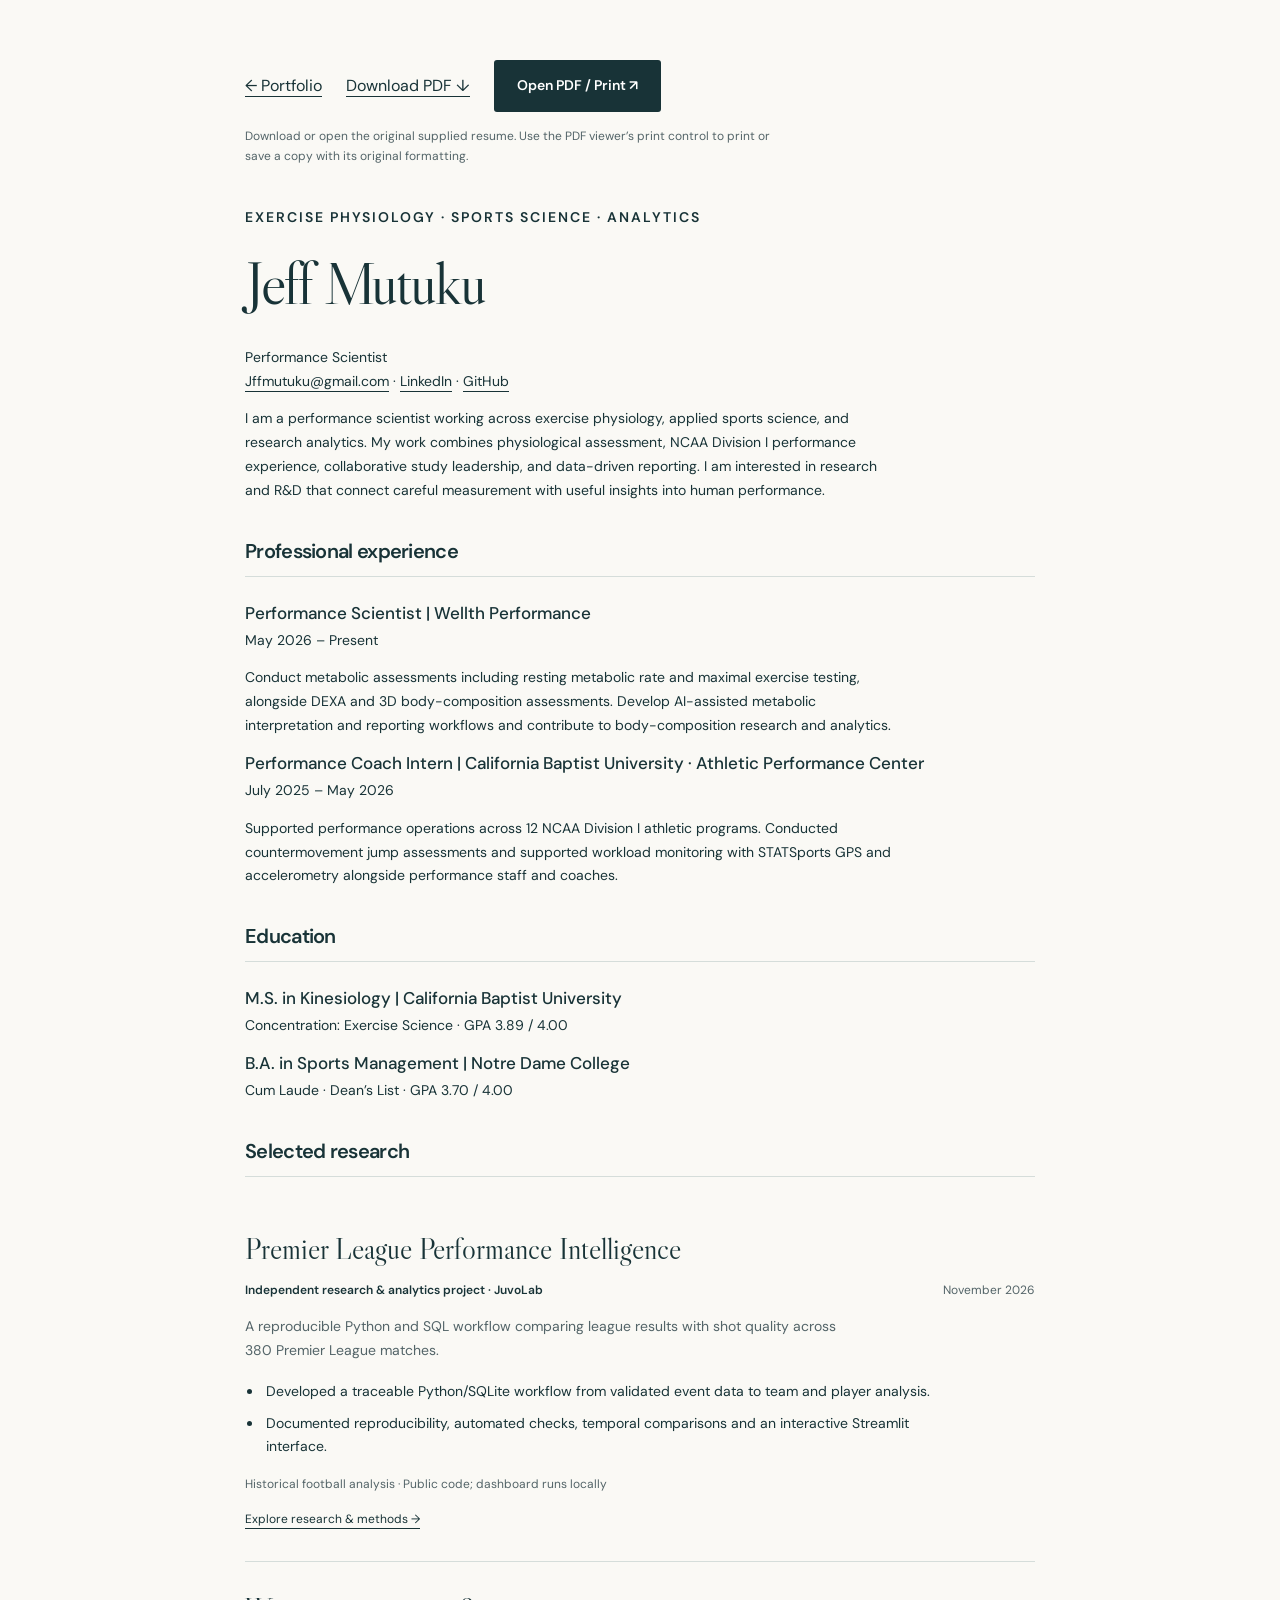
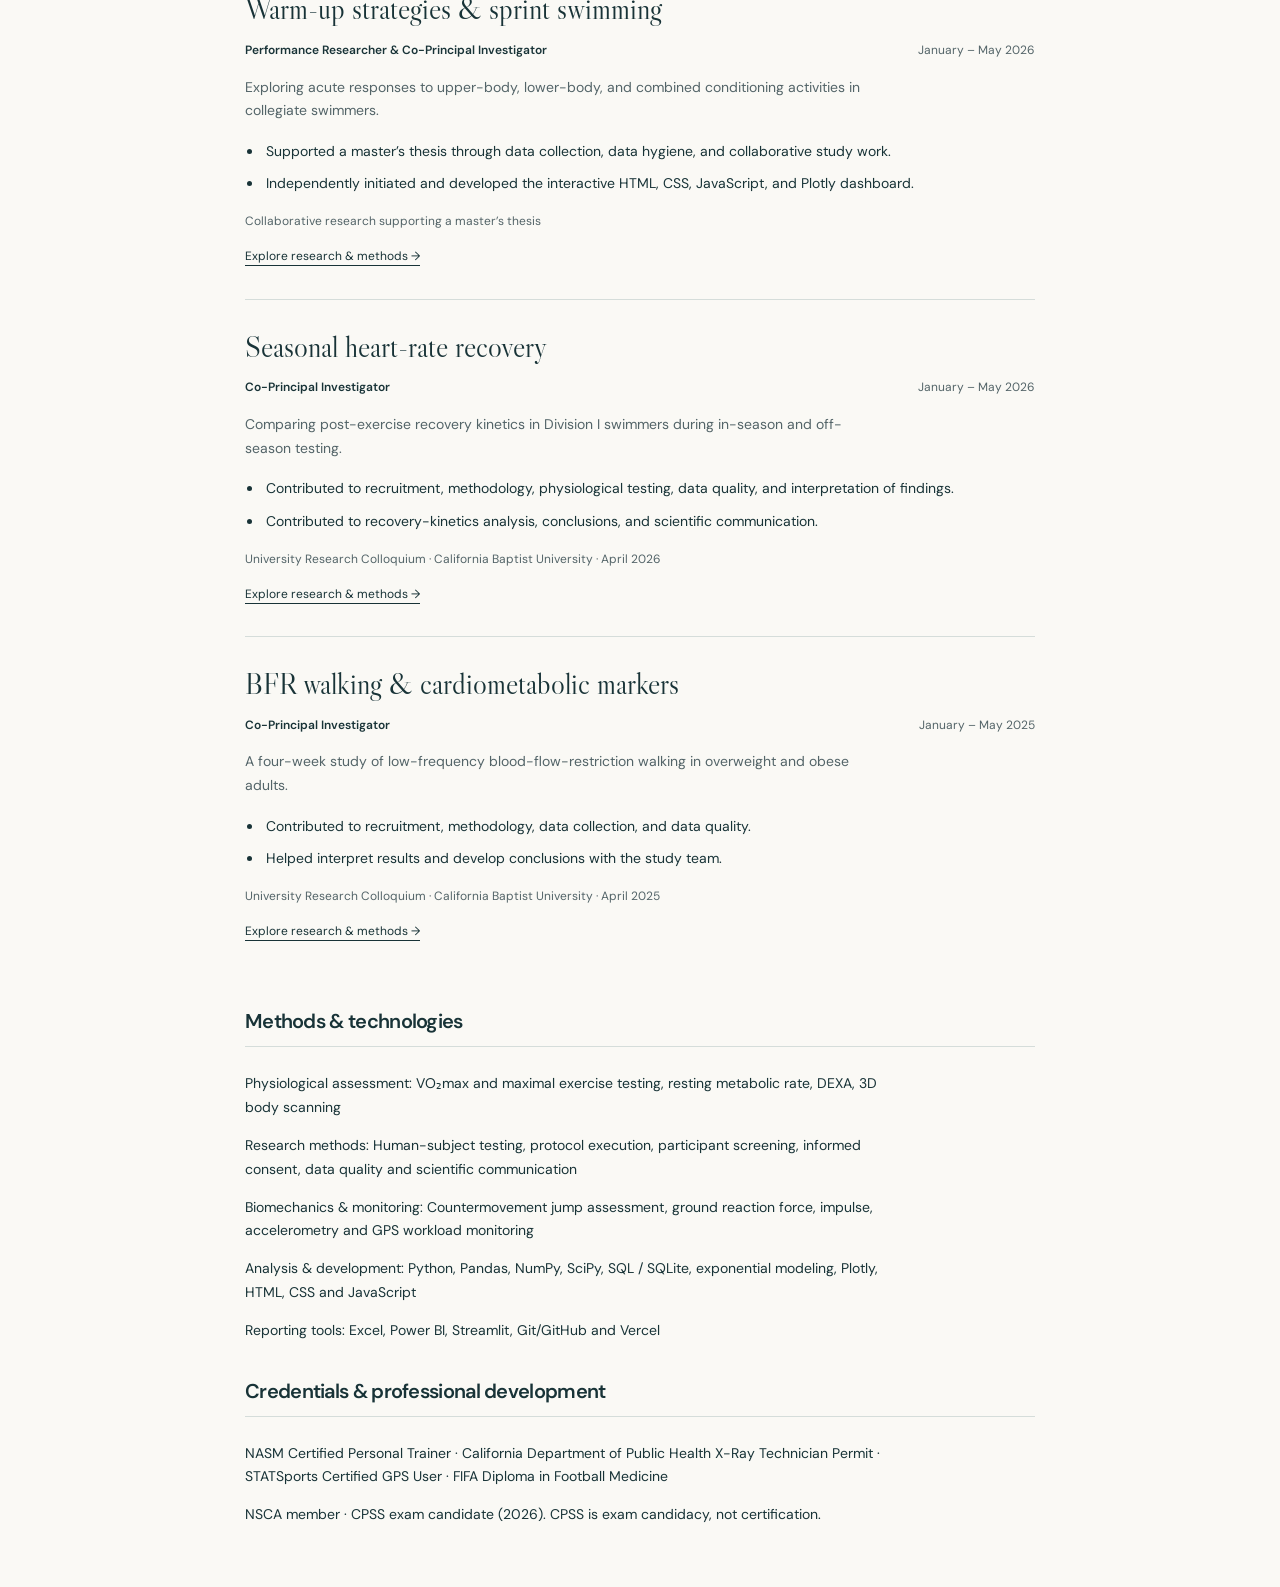
==== commit f66ac185: "Feature soccer research with evidence of SQL Python and reproducible analytics" ====
--- a/resume.html
+++ b/resume.html
@@ -1 +1 @@
-<!doctype html><html lang="en"><head><meta charset="utf-8"><meta name="viewport" content="width=device-width,initial-scale=1"><title>Jeff Mutuku | Resume</title><link rel="stylesheet" href="styles.css?v=20261108-r4"><script src="content.js?v=20261108-r4" defer></script><script src="resume.js?v=20261108-r4" defer></script></head><body><main class="resume-page"><div class="resume-actions"><a href="index.html">← Portfolio</a><a href="Jeff-Mutuku-Resume.pdf?v=original-20261108" download="Jeff-Mutuku-Resume.pdf">Download PDF ↓</a><a class="button dark" href="Jeff-Mutuku-Resume.pdf?v=original-20261108" target="_blank" rel="noopener">Open PDF / Print ↗</a></div><p class="resume-file-note">Download or open the original supplied resume. Use the PDF viewer’s print control to print or save a copy with its original formatting.</p><p class="eyebrow" style="margin-top:40px">EXERCISE PHYSIOLOGY · SPORTS SCIENCE · ANALYTICS</p><h1>Jeff Mutuku</h1><p>Performance Scientist<br><a href="mailto:Jffmutuku@gmail.com">Jffmutuku@gmail.com</a> · <a href="https://www.linkedin.com/in/jeffmutuku">LinkedIn</a> · <a href="https://github.com/JuvoLab">GitHub</a></p><p id="resume-bio"></p><section><h2>Professional experience</h2><div id="resume-experience"></div></section><section><h2>Education</h2><div id="resume-education"></div></section><section aria-labelledby="selected-research"><h2 id="selected-research">Selected research</h2><div id="resume-research"></div></section><section><h2>Methods & technologies</h2><div id="resume-skills"></div></section><section><h2>Credentials & professional development</h2><p id="resume-credentials"></p><p id="resume-development"></p></section></main></body></html>
+<!doctype html><html lang="en"><head><meta charset="utf-8"><meta name="viewport" content="width=device-width,initial-scale=1"><title>Jeff Mutuku | Resume</title><link rel="stylesheet" href="styles.css?v=20261108-r6"><script src="content.js?v=20261108-r6" defer></script><script src="resume.js?v=20261108-r6" defer></script></head><body><main class="resume-page"><div class="resume-actions"><a href="index.html">← Portfolio</a><a href="Jeff-Mutuku-Resume.pdf?v=original-20261108" download="Jeff-Mutuku-Resume.pdf">Download PDF ↓</a><a class="button dark" href="Jeff-Mutuku-Resume.pdf?v=original-20261108" target="_blank" rel="noopener">Open PDF / Print ↗</a></div><p class="resume-file-note">Download or open the original supplied resume. Use the PDF viewer’s print control to print or save a copy with its original formatting.</p><p class="eyebrow" style="margin-top:40px">EXERCISE PHYSIOLOGY · SPORTS SCIENCE · ANALYTICS</p><h1>Jeff Mutuku</h1><p>Performance Scientist<br><a href="mailto:Jffmutuku@gmail.com">Jffmutuku@gmail.com</a> · <a href="https://www.linkedin.com/in/jeffmutuku">LinkedIn</a> · <a href="https://github.com/JuvoLab">GitHub</a></p><p id="resume-bio"></p><section><h2>Professional experience</h2><div id="resume-experience"></div></section><section><h2>Education</h2><div id="resume-education"></div></section><section aria-labelledby="selected-research"><h2 id="selected-research">Selected research</h2><div id="resume-research"></div></section><section><h2>Methods & technologies</h2><div id="resume-skills"></div></section><section><h2>Credentials & professional development</h2><p id="resume-credentials"></p><p id="resume-development"></p></section></main></body></html>
--- a/styles.css
+++ b/styles.css
@@ -6,3 +6,14 @@
 .hero-achievements{display:flex;flex-wrap:wrap;gap:8px 17px;list-style:none;padding:0;margin:12px 0 0;max-width:570px;color:#d7e2db;font-size:11px;line-height:1.8}.hero-achievements li{border-left:2px solid #85976a;padding-left:10px}.hero-foot{margin-bottom:12px}.resume-actions{flex-wrap:wrap;gap:16px 24px}.resume-file-note{font-size:12px!important;color:var(--muted);margin:14px 0 0;max-width:68ch}.resume-study{padding:30px 0;border-bottom:1px solid var(--line)}.resume-study:last-child{border-bottom:0}.resume-study h3{font-family:var(--serif);font-size:29px;font-weight:400;line-height:1.2;margin:0 0 13px;max-width:32ch}.resume-study-meta{display:flex;justify-content:space-between;gap:10px 25px;align-items:baseline;margin-bottom:15px}.resume-study-meta p{margin:0}.resume-study-role{font-size:12px!important;font-weight:600;color:var(--ink);max-width:45ch}.resume-study-date{font-size:12px!important;white-space:nowrap;color:var(--muted)}.resume-study-summary{color:var(--muted);max-width:62ch;margin-bottom:17px}.resume-study-contributions{padding-left:18px;max-width:65ch;margin:0 0 17px}.resume-study-contributions li{margin:0 0 9px;padding-left:3px;line-height:1.65}.resume-study-context{font-size:12px!important;color:var(--muted);line-height:1.6;margin:0 0 10px}.resume-study-link{font-size:12px}.personal-section{padding:65px 0 70px;border-top:1px solid var(--line);background:var(--paper)}.personal-grid{display:grid;grid-template-columns:1fr 1.2fr;gap:100px}.personal-grid h2{font-size:48px}.personal-grid>div>p:last-child{font-size:14px;color:var(--muted);max-width:38ch}.personal-details>div+div{border-top:1px solid var(--line);margin-top:28px;padding-top:23px}.personal-details h3{font-size:16px;font-weight:600;margin-bottom:10px}.personal-details p{font-size:14px;color:var(--muted);max-width:50ch;margin-bottom:15px}.personal-details .text-link{font-size:12px}@media(max-width:780px){.hero-achievements{gap:8px 12px;font-size:10px;margin-bottom:4px}.resume-study{padding:26px 0}.resume-study h3{font-size:27px}.resume-study-meta{display:block}.resume-study-date{margin-top:6px!important}.personal-grid{grid-template-columns:1fr;gap:24px}.personal-grid h2{font-size:40px}.personal-section{padding:45px 0}.resume-actions{align-items:start}.resume-actions .button{padding:10px 15px}.resume-file-note{margin-top:18px}}@media print{.resume-file-note,.resume-study-link{display:none}}
 
 @media(max-width:420px){.hero-foot span{display:inline}}
+
+/* Football analytics feature: evidence stays close to the capability claim. */
+.research-grid{grid-template-columns:repeat(2,minmax(0,1fr));gap:40px}
+.soccer-feature{border-top:2px solid var(--ink);padding:38px 0 48px;margin-bottom:35px;display:grid;grid-template-columns:1fr 1fr;gap:32px 45px}
+.soccer-intro h3{font:400 clamp(2rem,3.5vw,3rem)/1.1 var(--serif);letter-spacing:-.025em;margin-bottom:22px}
+.soccer-intro p{font-size:14px;color:var(--muted)}.soccer-intro .eyebrow{font-size:10px;color:var(--ink)}.soccer-intro .soccer-lead{font-size:19px;line-height:1.5;color:var(--ink)}
+.soccer-intro .actions{gap:20px;margin-bottom:0}.soccer-intro .button{border:0;text-align:left}
+.soccer-preview{margin:0;align-self:center;min-width:0}.soccer-preview img{display:block;width:100%;height:auto;border:1px solid #bbc9c1;border-radius:4px}.soccer-preview a:focus-visible{display:block}.soccer-preview figcaption{font-size:11px;line-height:1.7;color:var(--muted);margin-top:12px}
+.soccer-evidence{grid-column:1/-1;border-top:1px solid #bbc9c1;padding-top:28px}.soccer-evidence h4{font-size:19px;font-weight:500;margin:0 0 8px}.soccer-evidence>p{font-size:14px;color:var(--muted);max-width:75ch}
+.evidence-grid{display:grid;grid-template-columns:repeat(3,minmax(0,1fr));gap:32px;margin:25px 0}.evidence-grid>div{border-left:2px solid #86986f;padding-left:18px}.evidence-grid h5{font-size:15px;margin:0 0 10px;font-weight:600}.evidence-grid p{font-size:13px;color:var(--muted);margin-bottom:12px}.evidence-grid a{font-size:12px}.soccer-evidence .soccer-limit{font-size:12px;max-width:95ch;margin-bottom:0}.project-resources{display:flex;flex-wrap:wrap;gap:15px 25px;margin-top:22px}
+@media(max-width:780px){.research-grid{grid-template-columns:1fr;gap:35px}.soccer-feature{grid-template-columns:1fr;gap:30px;padding-top:28px}.soccer-evidence{grid-column:auto}.evidence-grid{grid-template-columns:1fr;gap:25px}.soccer-intro .actions{align-items:start;flex-direction:column}}
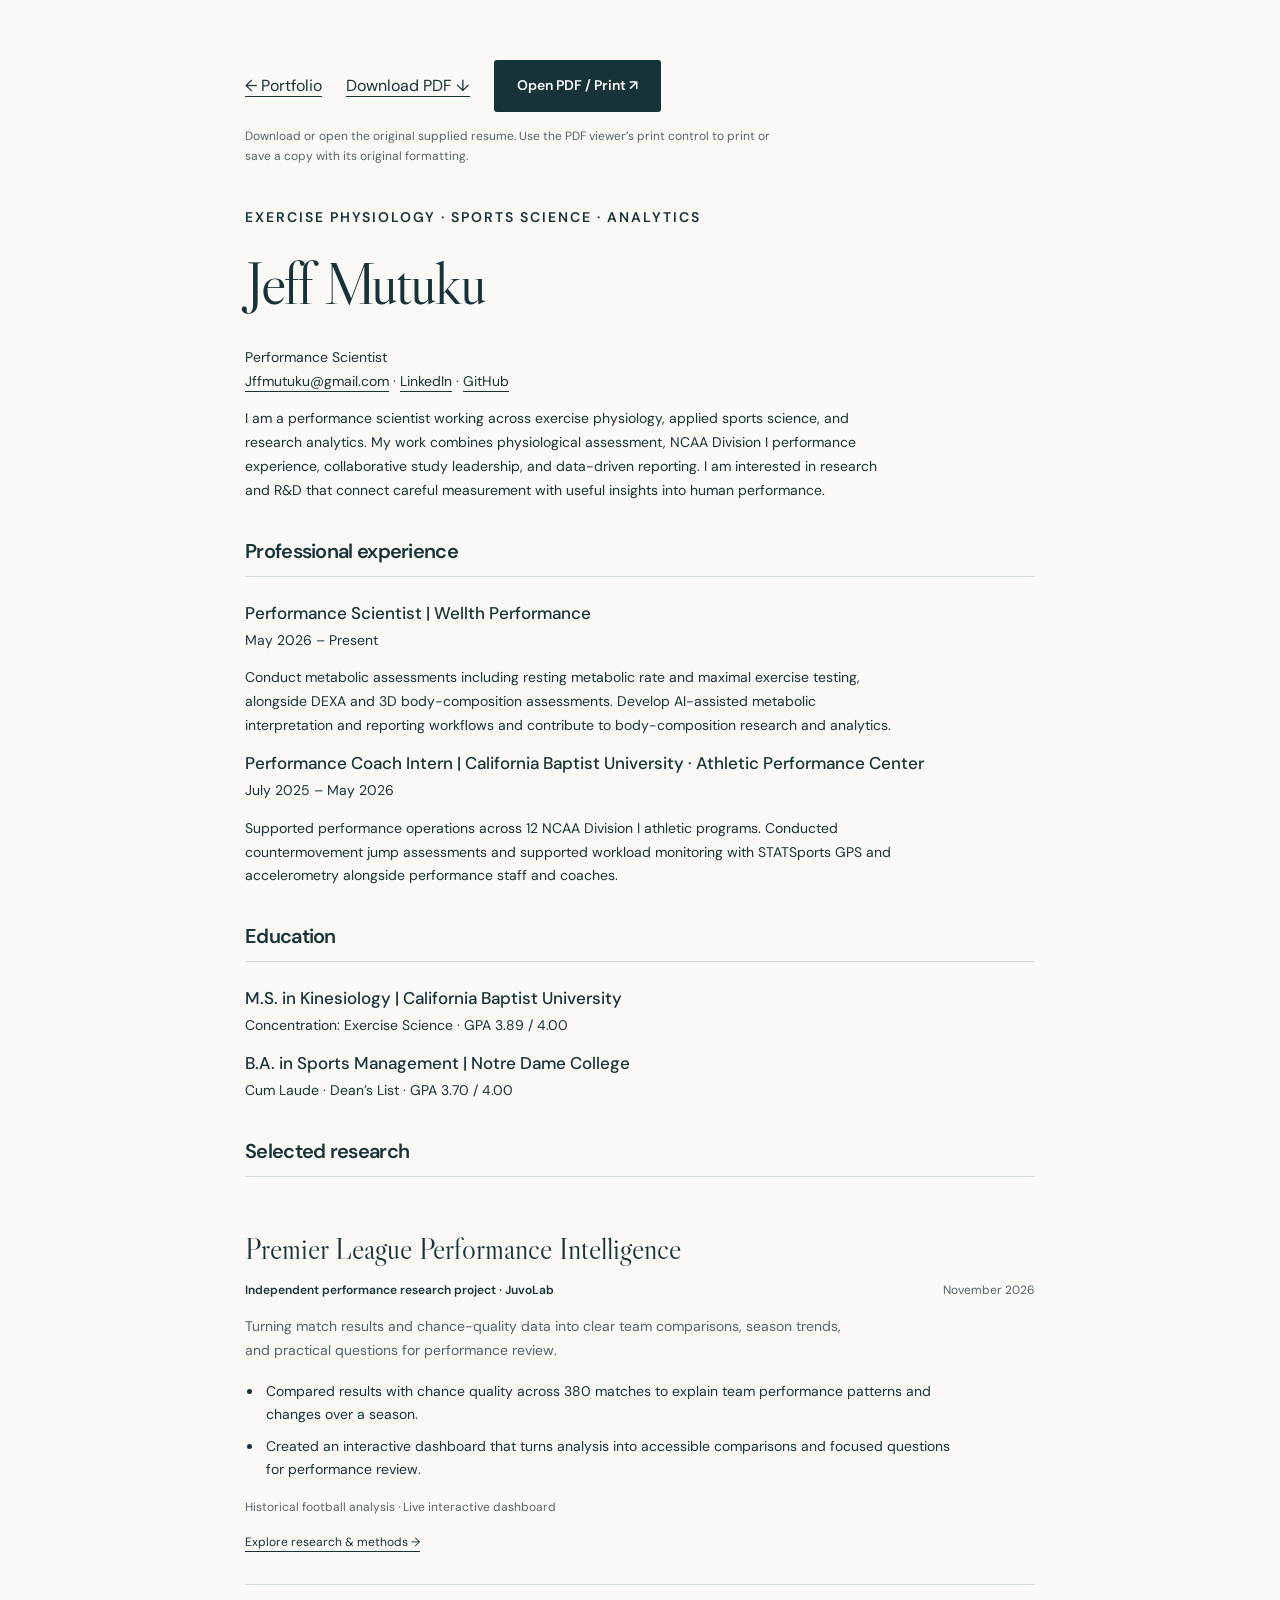
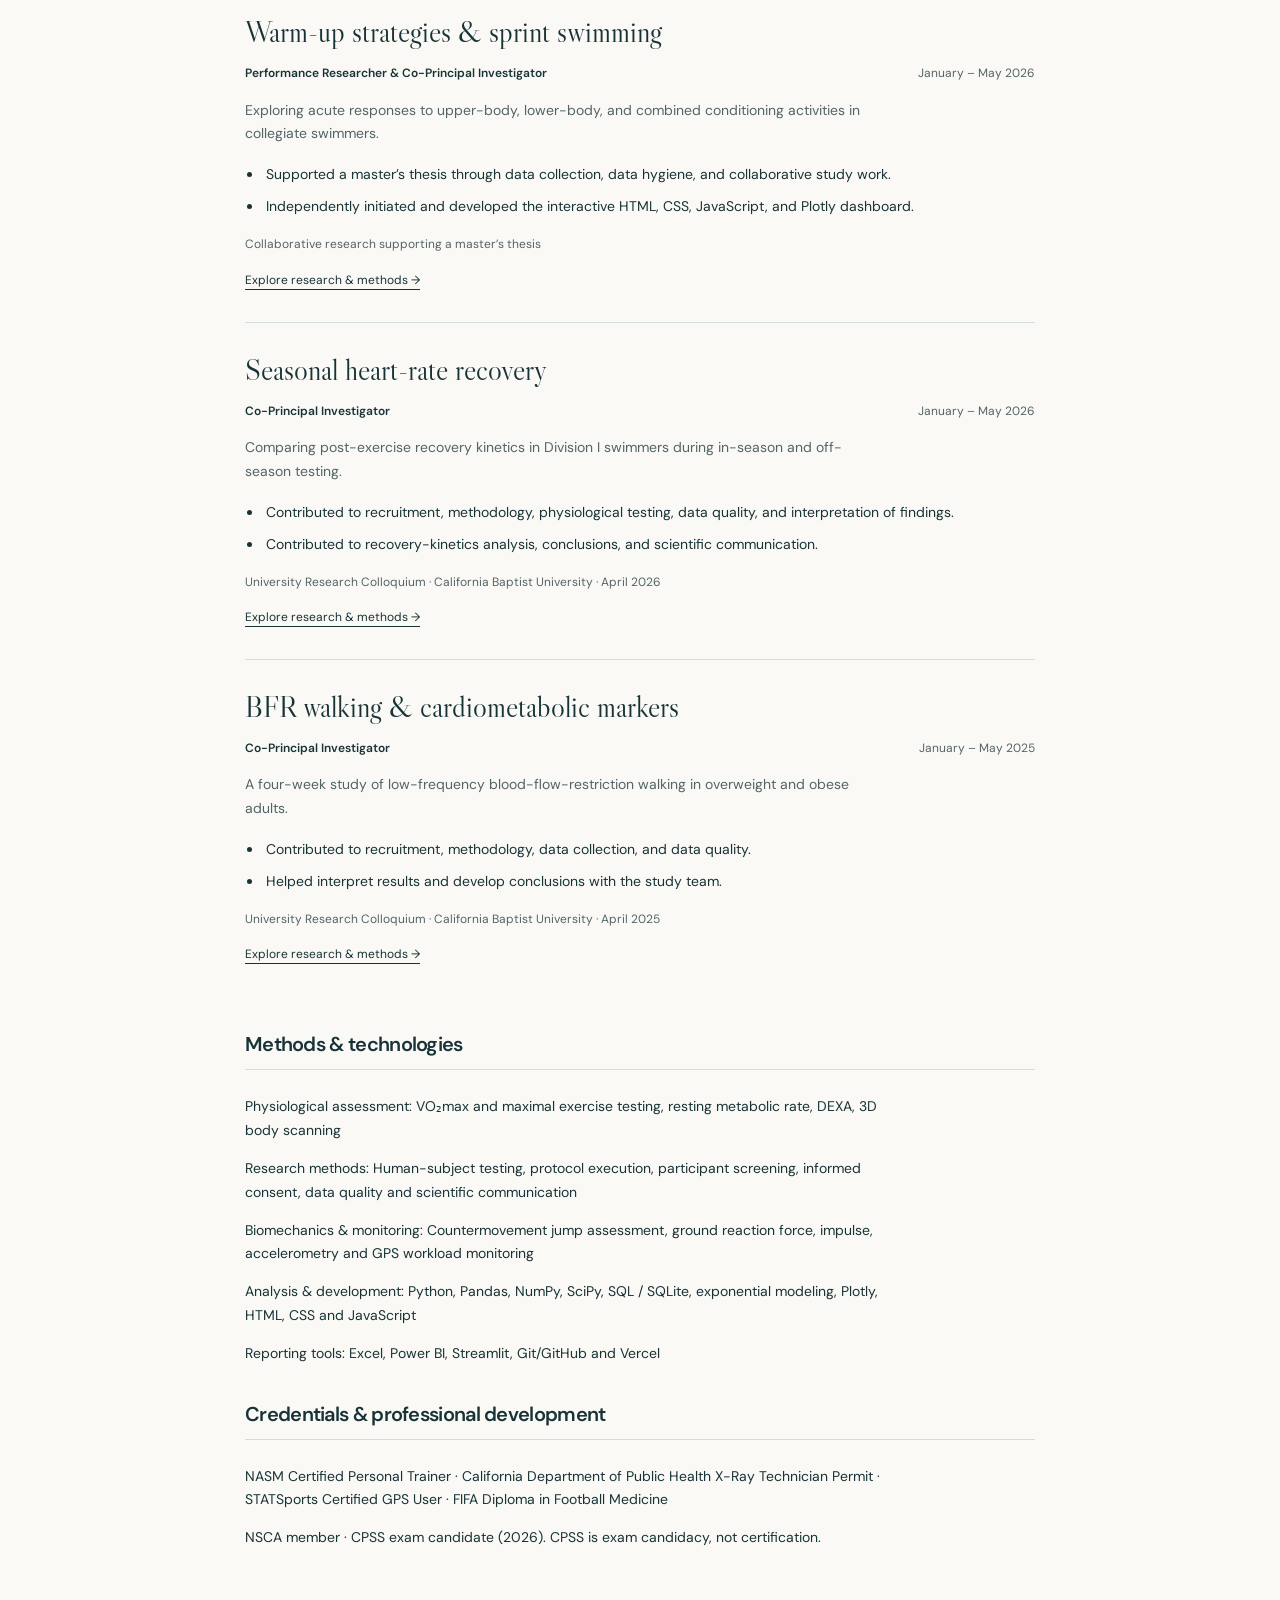
==== commit e4c23ec1: "Lead football project with live dashboard and applied performance insights" ====
--- a/resume.html
+++ b/resume.html
@@ -1 +1 @@
-<!doctype html><html lang="en"><head><meta charset="utf-8"><meta name="viewport" content="width=device-width,initial-scale=1"><title>Jeff Mutuku | Resume</title><link rel="stylesheet" href="styles.css?v=20261108-r6"><script src="content.js?v=20261108-r6" defer></script><script src="resume.js?v=20261108-r6" defer></script></head><body><main class="resume-page"><div class="resume-actions"><a href="index.html">← Portfolio</a><a href="Jeff-Mutuku-Resume.pdf?v=original-20261108" download="Jeff-Mutuku-Resume.pdf">Download PDF ↓</a><a class="button dark" href="Jeff-Mutuku-Resume.pdf?v=original-20261108" target="_blank" rel="noopener">Open PDF / Print ↗</a></div><p class="resume-file-note">Download or open the original supplied resume. Use the PDF viewer’s print control to print or save a copy with its original formatting.</p><p class="eyebrow" style="margin-top:40px">EXERCISE PHYSIOLOGY · SPORTS SCIENCE · ANALYTICS</p><h1>Jeff Mutuku</h1><p>Performance Scientist<br><a href="mailto:Jffmutuku@gmail.com">Jffmutuku@gmail.com</a> · <a href="https://www.linkedin.com/in/jeffmutuku">LinkedIn</a> · <a href="https://github.com/JuvoLab">GitHub</a></p><p id="resume-bio"></p><section><h2>Professional experience</h2><div id="resume-experience"></div></section><section><h2>Education</h2><div id="resume-education"></div></section><section aria-labelledby="selected-research"><h2 id="selected-research">Selected research</h2><div id="resume-research"></div></section><section><h2>Methods & technologies</h2><div id="resume-skills"></div></section><section><h2>Credentials & professional development</h2><p id="resume-credentials"></p><p id="resume-development"></p></section></main></body></html>
+<!doctype html><html lang="en"><head><meta charset="utf-8"><meta name="viewport" content="width=device-width,initial-scale=1"><title>Jeff Mutuku | Resume</title><link rel="stylesheet" href="styles.css?v=20261109-r2"><script src="content.js?v=20261109-r2" defer></script><script src="resume.js?v=20261109-r2" defer></script></head><body><main class="resume-page"><div class="resume-actions"><a href="index.html">← Portfolio</a><a href="Jeff-Mutuku-Resume.pdf?v=original-20261108" download="Jeff-Mutuku-Resume.pdf">Download PDF ↓</a><a class="button dark" href="Jeff-Mutuku-Resume.pdf?v=original-20261108" target="_blank" rel="noopener">Open PDF / Print ↗</a></div><p class="resume-file-note">Download or open the original supplied resume. Use the PDF viewer’s print control to print or save a copy with its original formatting.</p><p class="eyebrow" style="margin-top:40px">EXERCISE PHYSIOLOGY · SPORTS SCIENCE · ANALYTICS</p><h1>Jeff Mutuku</h1><p>Performance Scientist<br><a href="mailto:Jffmutuku@gmail.com">Jffmutuku@gmail.com</a> · <a href="https://www.linkedin.com/in/jeffmutuku">LinkedIn</a> · <a href="https://github.com/JuvoLab">GitHub</a></p><p id="resume-bio"></p><section><h2>Professional experience</h2><div id="resume-experience"></div></section><section><h2>Education</h2><div id="resume-education"></div></section><section aria-labelledby="selected-research"><h2 id="selected-research">Selected research</h2><div id="resume-research"></div></section><section><h2>Methods & technologies</h2><div id="resume-skills"></div></section><section><h2>Credentials & professional development</h2><p id="resume-credentials"></p><p id="resume-development"></p></section></main></body></html>
--- a/styles.css
+++ b/styles.css
@@ -17,3 +17,5 @@
 .soccer-evidence{grid-column:1/-1;border-top:1px solid #bbc9c1;padding-top:28px}.soccer-evidence h4{font-size:19px;font-weight:500;margin:0 0 8px}.soccer-evidence>p{font-size:14px;color:var(--muted);max-width:75ch}
 .evidence-grid{display:grid;grid-template-columns:repeat(3,minmax(0,1fr));gap:32px;margin:25px 0}.evidence-grid>div{border-left:2px solid #86986f;padding-left:18px}.evidence-grid h5{font-size:15px;margin:0 0 10px;font-weight:600}.evidence-grid p{font-size:13px;color:var(--muted);margin-bottom:12px}.evidence-grid a{font-size:12px}.soccer-evidence .soccer-limit{font-size:12px;max-width:95ch;margin-bottom:0}.project-resources{display:flex;flex-wrap:wrap;gap:15px 25px;margin-top:22px}
 @media(max-width:780px){.research-grid{grid-template-columns:1fr;gap:35px}.soccer-feature{grid-template-columns:1fr;gap:30px;padding-top:28px}.soccer-evidence{grid-column:auto}.evidence-grid{grid-template-columns:1fr;gap:25px}.soccer-intro .actions{align-items:start;flex-direction:column}}
+
+.soccer-evidence .soccer-insight{max-width:90ch;border-top:1px solid #bbc9c1;padding-top:22px;margin-top:25px;font-size:14px}.soccer-intro .actions .card-action{margin-top:0;align-self:center}@media(max-width:780px){.soccer-intro .actions .card-action{align-self:start}}
